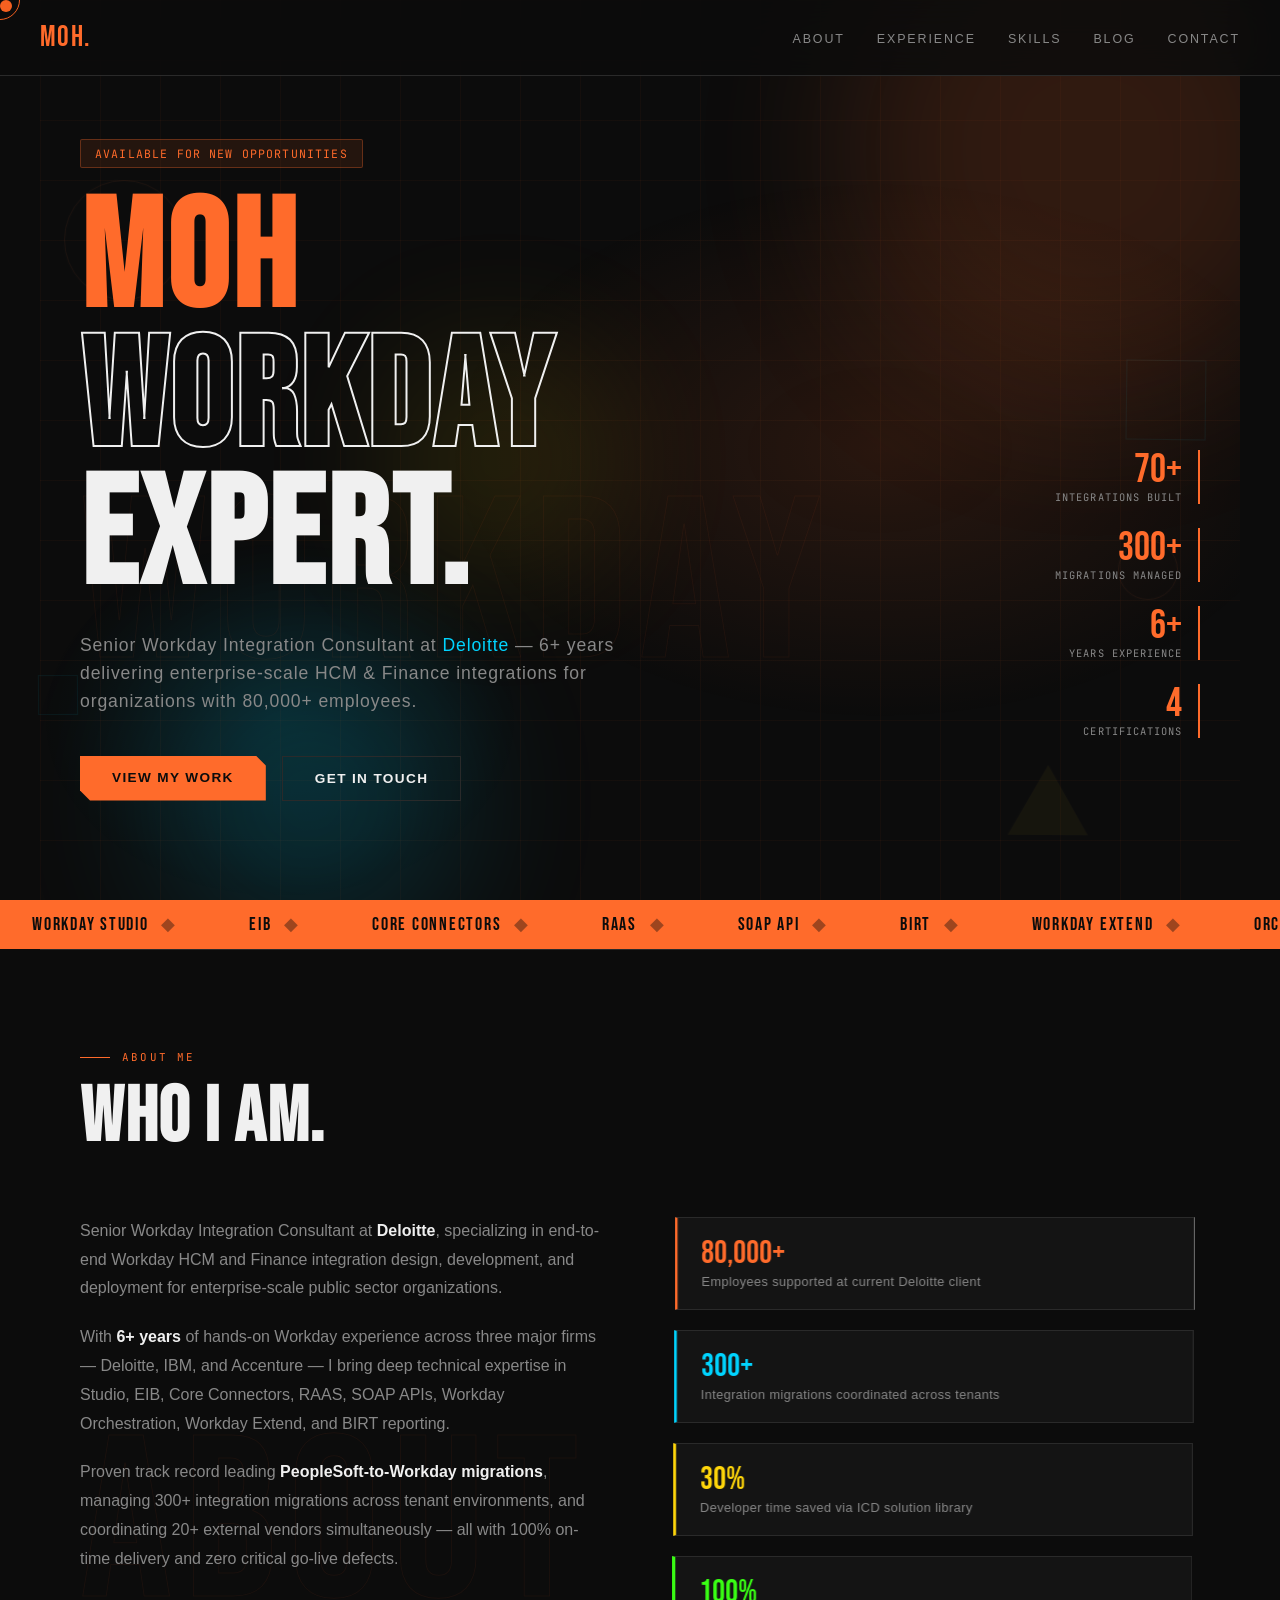
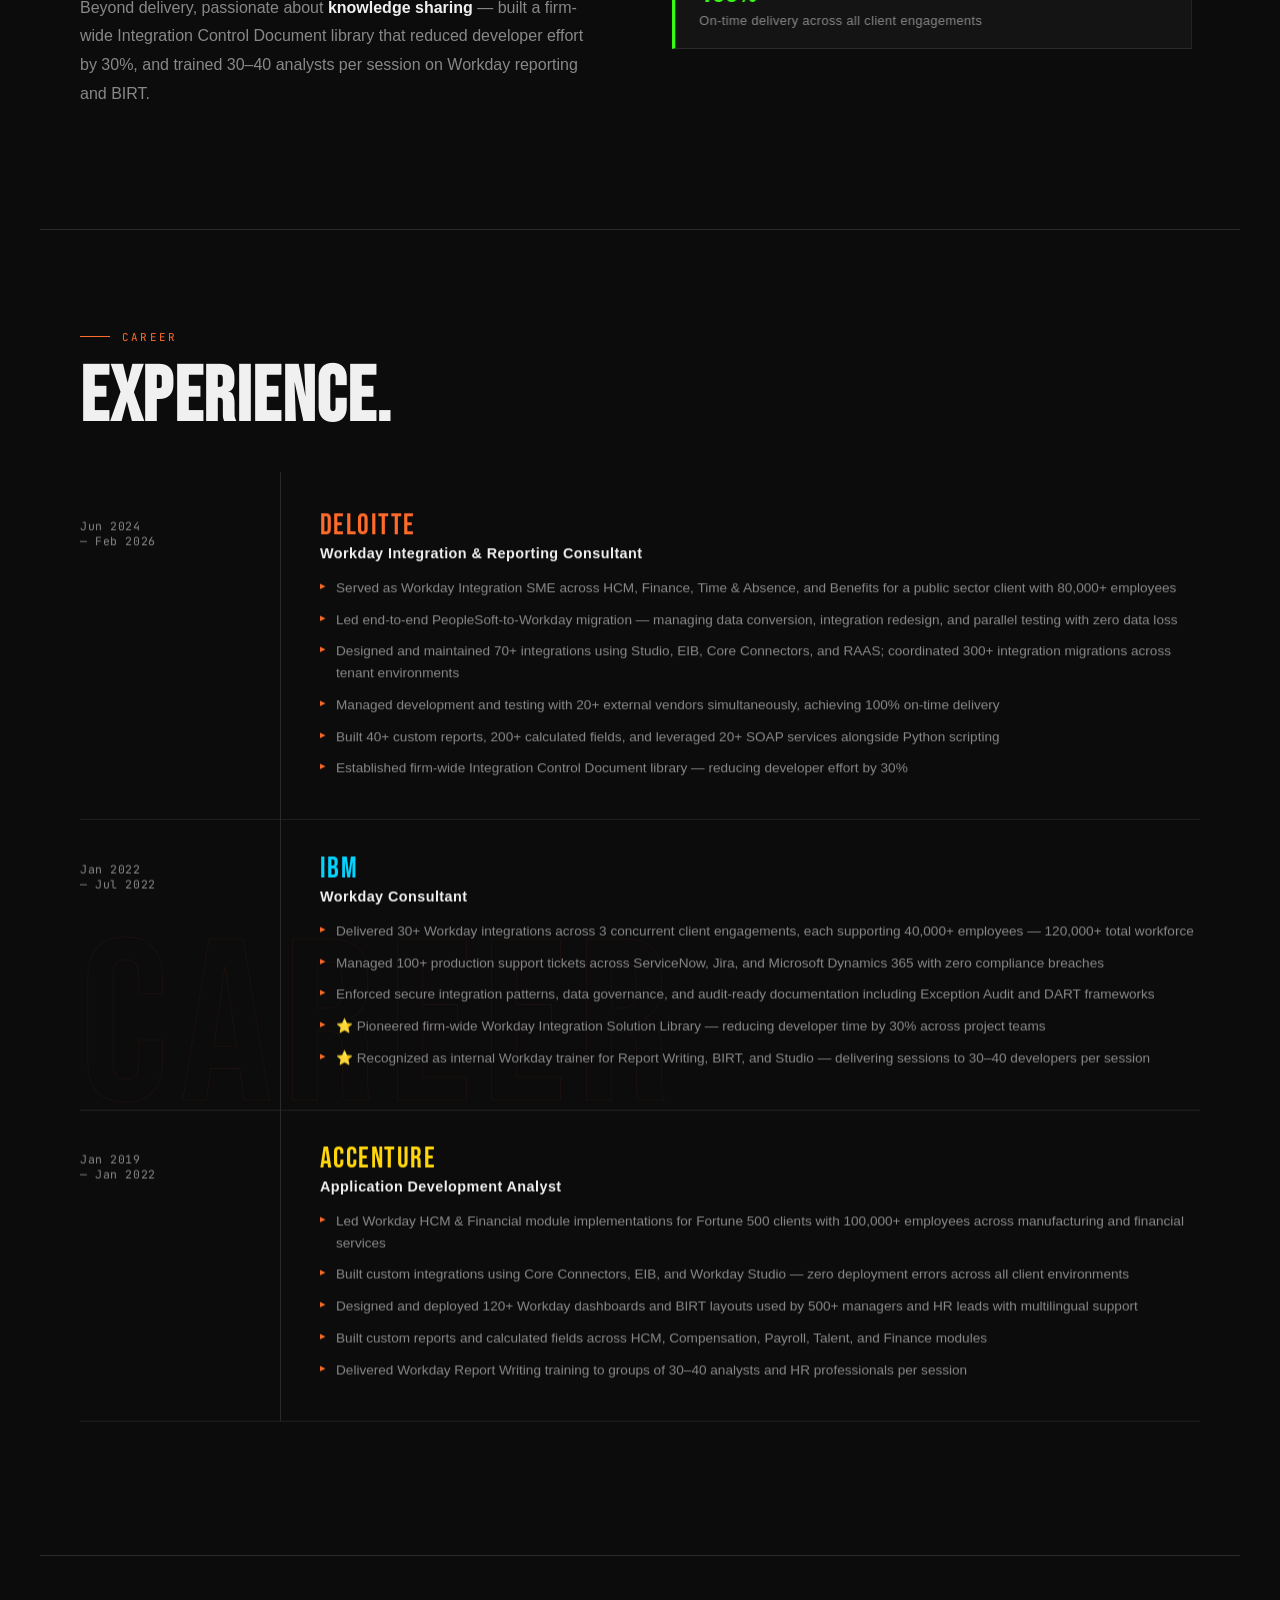
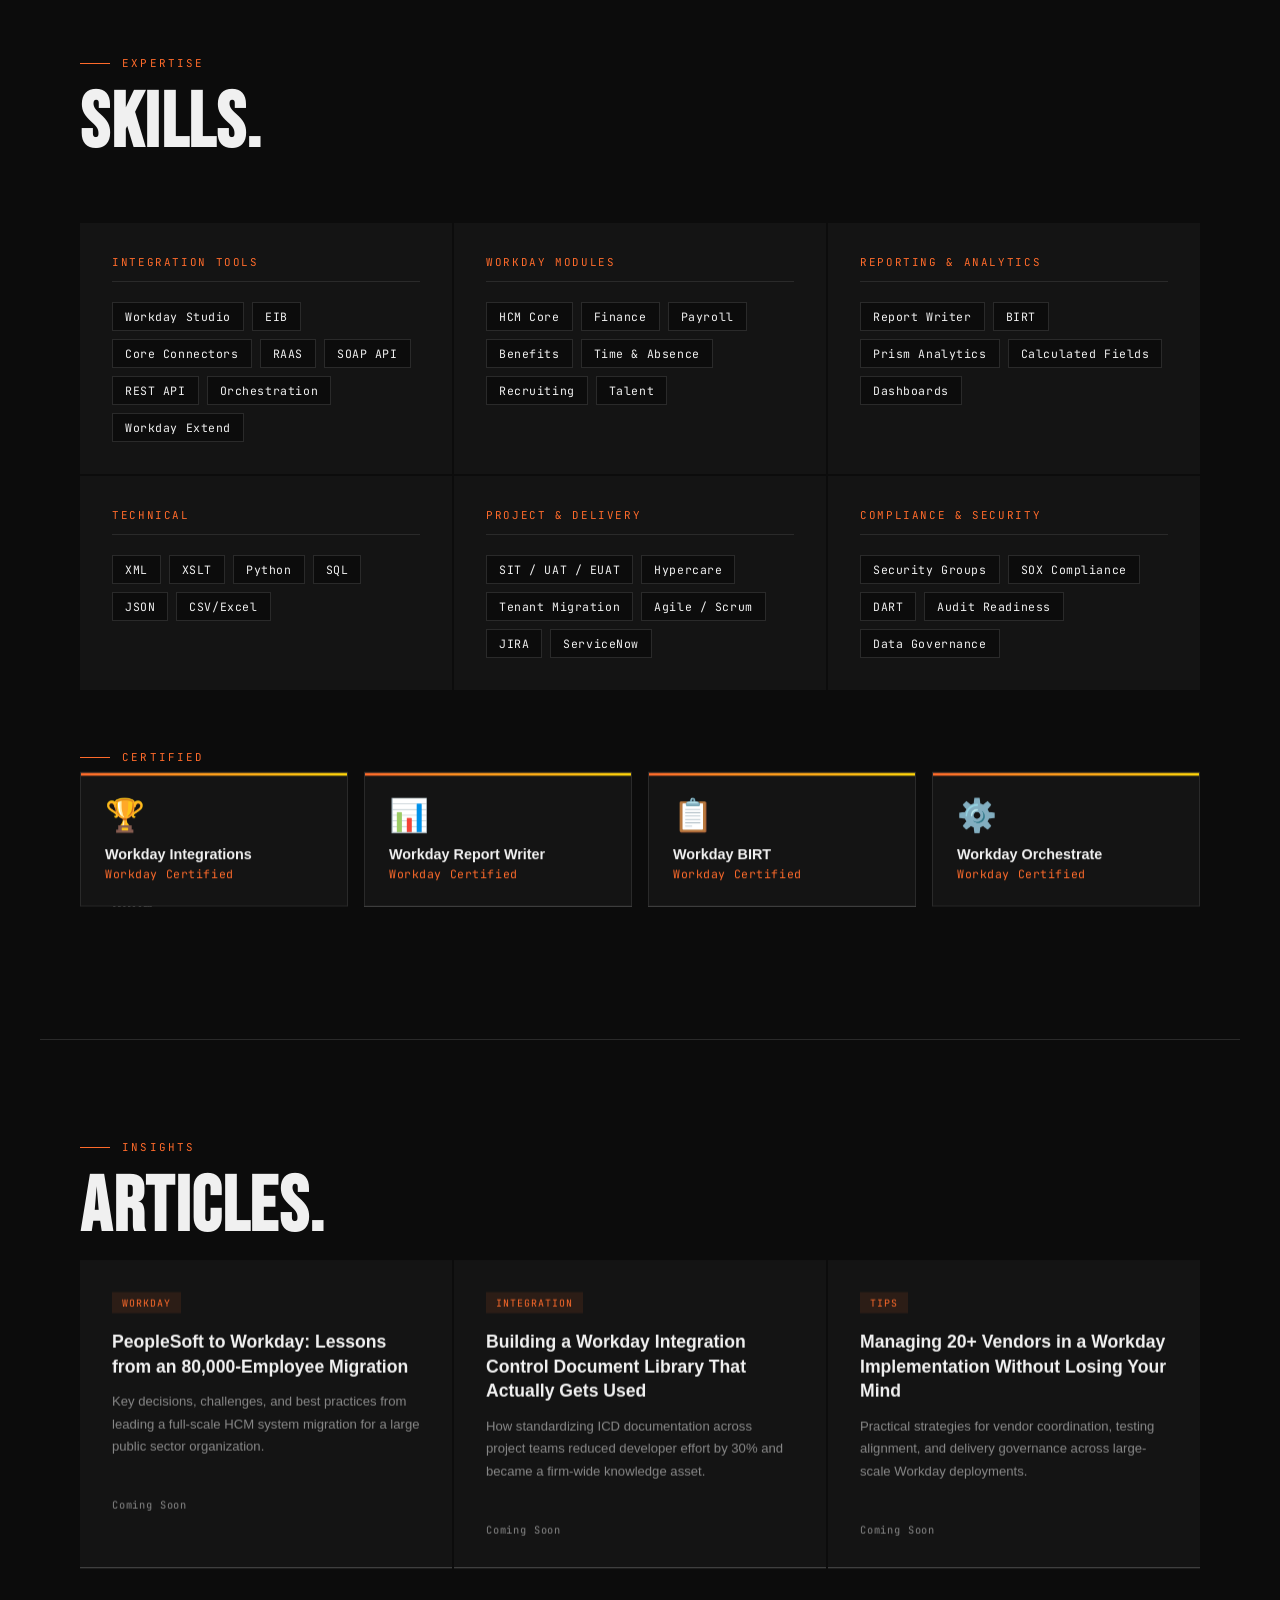
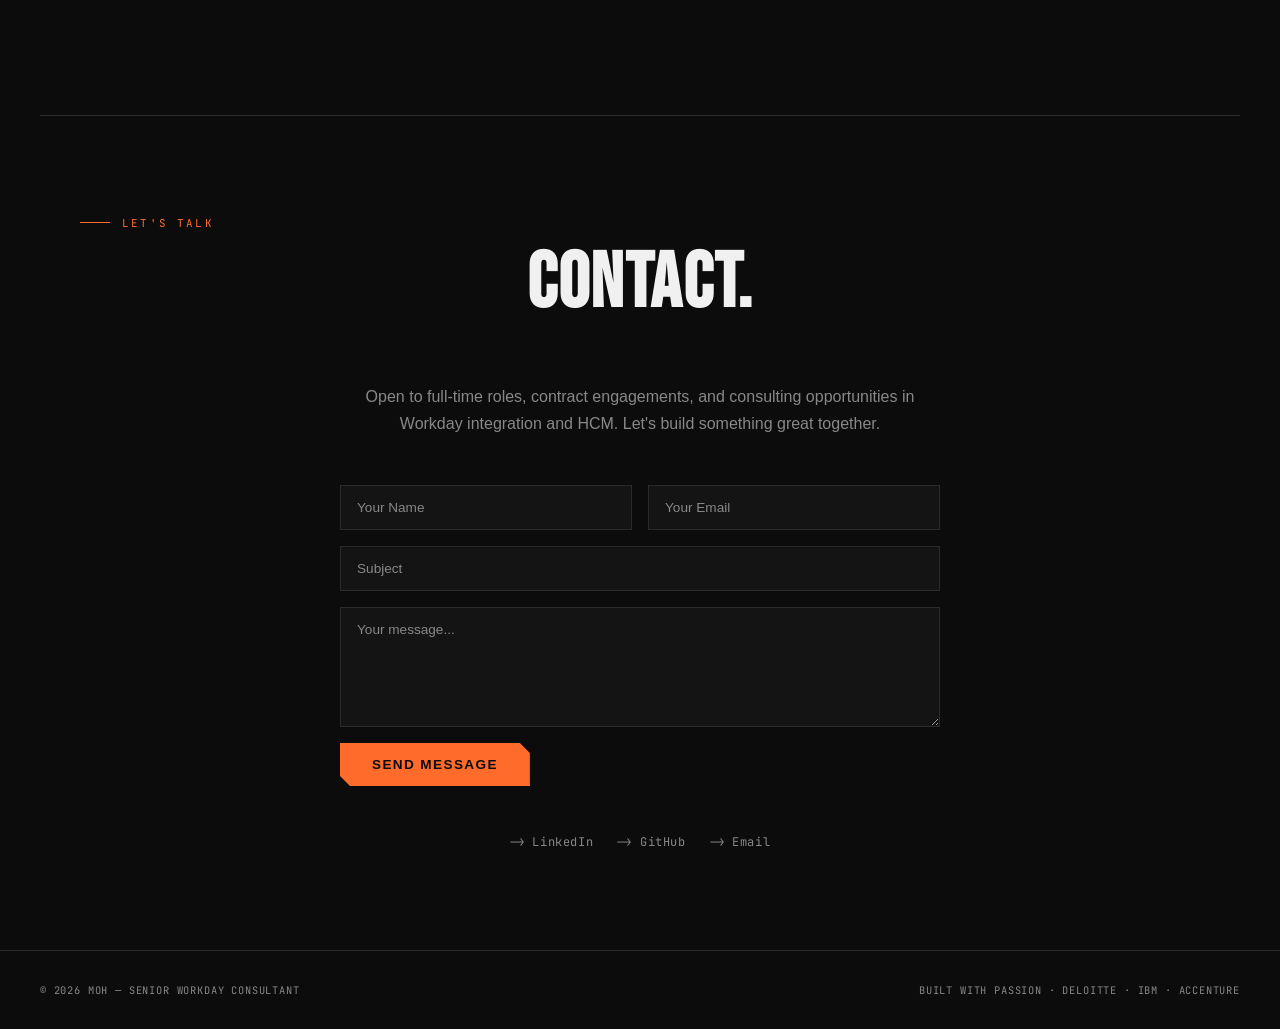
==== MywebsiteIndex.html @ 1ca95f9f "Create MywebsiteIndex.html" ====
<!DOCTYPE html>
<html lang="en">
<head>
<meta charset="UTF-8">
<meta name="viewport" content="width=device-width, initial-scale=1.0">
<title>Mahammad Shaik — Senior Workday Integration Consultant</title>
<link href="https://fonts.googleapis.com/css2?family=Bebas+Neue&family=Cabinet+Grotesk:wght@400;500;700;800&family=JetBrains+Mono:wght@400;500&display=swap" rel="stylesheet">
<style>
:root {
  --bg: #0c0c0c;
  --surface: #141414;
  --surface2: #1c1c1c;
  --border: #2a2a2a;
  --text: #f0f0f0;
  --muted: #888;
  --orange: #ff6b2b;
  --yellow: #ffd60a;
  --cyan: #00d4ff;
  --green: #39ff14;
  --pink: #ff2d78;
  --display: 'Bebas Neue', cursive;
  --body: 'Cabinet Grotesk', sans-serif;
  --mono: 'JetBrains Mono', monospace;
}

* { margin: 0; padding: 0; box-sizing: border-box; }

html { scroll-behavior: smooth; }

body {
  background: var(--bg);
  color: var(--text);
  font-family: var(--body);
  overflow-x: hidden;
  cursor: none;
}

/* Custom cursor */
.cursor {
  width: 12px; height: 12px;
  background: var(--orange);
  border-radius: 50%;
  position: fixed;
  pointer-events: none;
  z-index: 9999;
  transition: transform 0.1s;
  mix-blend-mode: difference;
}

.cursor-ring {
  width: 40px; height: 40px;
  border: 1px solid var(--orange);
  border-radius: 50%;
  position: fixed;
  pointer-events: none;
  z-index: 9998;
  transition: all 0.15s ease;
  mix-blend-mode: difference;
}

/* Nav */
nav {
  position: fixed;
  top: 0; left: 0; right: 0;
  z-index: 100;
  padding: 20px 40px;
  display: flex;
  justify-content: space-between;
  align-items: center;
  background: rgba(12,12,12,0.85);
  backdrop-filter: blur(20px);
  border-bottom: 1px solid var(--border);
}

.nav-logo {
  font-family: var(--display);
  font-size: 1.8rem;
  color: var(--orange);
  letter-spacing: 0.05em;
}

.nav-links {
  display: flex;
  gap: 32px;
  list-style: none;
}

.nav-links a {
  color: var(--muted);
  text-decoration: none;
  font-size: 0.78rem;
  text-transform: uppercase;
  letter-spacing: 0.15em;
  font-weight: 500;
  transition: color 0.2s;
}

.nav-links a:hover { color: var(--orange); }

/* Hero */
#hero {
  min-height: 100vh;
  display: flex;
  align-items: center;
  padding: 120px 40px 80px;
  position: relative;
  overflow: hidden;
}

.hero-bg {
  position: absolute;
  inset: 0;
  background:
    radial-gradient(ellipse 60% 50% at 70% 50%, rgba(255,107,43,0.12) 0%, transparent 60%),
    radial-gradient(ellipse 40% 40% at 20% 80%, rgba(0,212,255,0.08) 0%, transparent 50%);
}

.hero-grid {
  position: absolute;
  inset: 0;
  background-image:
    linear-gradient(rgba(255,107,43,0.04) 1px, transparent 1px),
    linear-gradient(90deg, rgba(255,107,43,0.04) 1px, transparent 1px);
  background-size: 60px 60px;
}

.hero-content {
  position: relative;
  z-index: 1;
  max-width: 1200px;
  margin: 0 auto;
  width: 100%;
}

.hero-tag {
  display: inline-block;
  background: rgba(255,107,43,0.1);
  border: 1px solid rgba(255,107,43,0.3);
  color: var(--orange);
  font-family: var(--mono);
  font-size: 0.72rem;
  padding: 6px 14px;
  border-radius: 2px;
  letter-spacing: 0.1em;
  text-transform: uppercase;
  margin-bottom: 24px;
  animation: fadeUp 0.6s ease forwards;
  opacity: 0;
}

.hero-name {
  font-family: var(--display);
  font-size: clamp(5rem, 12vw, 11rem);
  line-height: 0.9;
  letter-spacing: 0.02em;
  margin-bottom: 24px;
  animation: fadeUp 0.6s 0.1s ease forwards;
  opacity: 0;
}

.hero-name .accent { color: var(--orange); }
.hero-name .outline {
  -webkit-text-stroke: 2px var(--text);
  color: transparent;
}

.hero-title {
  font-size: 1.1rem;
  color: var(--muted);
  font-weight: 500;
  letter-spacing: 0.05em;
  margin-bottom: 40px;
  animation: fadeUp 0.6s 0.2s ease forwards;
  opacity: 0;
  max-width: 600px;
  line-height: 1.6;
}

.hero-title span { color: var(--cyan); }

.hero-ctas {
  display: flex;
  gap: 16px;
  flex-wrap: wrap;
  animation: fadeUp 0.6s 0.3s ease forwards;
  opacity: 0;
}

.btn-primary {
  background: var(--orange);
  color: #0c0c0c;
  padding: 14px 32px;
  font-family: var(--body);
  font-weight: 800;
  font-size: 0.85rem;
  text-transform: uppercase;
  letter-spacing: 0.1em;
  border: none;
  cursor: none;
  text-decoration: none;
  display: inline-block;
  transition: all 0.2s;
  clip-path: polygon(0 0, calc(100% - 10px) 0, 100% 10px, 100% 100%, 10px 100%, 0 calc(100% - 10px));
}

.btn-primary:hover { background: var(--yellow); transform: translateY(-2px); }

.btn-outline {
  background: transparent;
  color: var(--text);
  padding: 14px 32px;
  font-family: var(--body);
  font-weight: 800;
  font-size: 0.85rem;
  text-transform: uppercase;
  letter-spacing: 0.1em;
  border: 1px solid var(--border);
  cursor: none;
  text-decoration: none;
  display: inline-block;
  transition: all 0.2s;
}

.btn-outline:hover { border-color: var(--orange); color: var(--orange); }

.hero-stats {
  position: absolute;
  right: 40px;
  top: 50%;
  transform: translateY(-50%);
  display: flex;
  flex-direction: column;
  gap: 24px;
  animation: fadeUp 0.6s 0.4s ease forwards;
  opacity: 0;
}

.stat-item {
  text-align: right;
  border-right: 2px solid var(--orange);
  padding-right: 16px;
}

.stat-num {
  font-family: var(--display);
  font-size: 2.5rem;
  color: var(--orange);
  line-height: 1;
}

.stat-label {
  font-size: 0.65rem;
  color: var(--muted);
  text-transform: uppercase;
  letter-spacing: 0.1em;
  font-family: var(--mono);
}

@keyframes fadeUp {
  from { opacity: 0; transform: translateY(30px); }
  to { opacity: 1; transform: translateY(0); }
}

/* Section styles */
section {
  padding: 100px 40px;
  max-width: 1200px;
  margin: 0 auto;
}

.section-label {
  font-family: var(--mono);
  font-size: 0.68rem;
  color: var(--orange);
  text-transform: uppercase;
  letter-spacing: 0.2em;
  margin-bottom: 16px;
  display: flex;
  align-items: center;
  gap: 12px;
}

.section-label::before {
  content: '';
  width: 30px;
  height: 1px;
  background: var(--orange);
}

.section-title {
  font-family: var(--display);
  font-size: clamp(3rem, 6vw, 5rem);
  line-height: 1;
  margin-bottom: 60px;
  letter-spacing: 0.02em;
}

/* About */
#about {
  border-top: 1px solid var(--border);
}

.about-grid {
  display: grid;
  grid-template-columns: 1fr 1fr;
  gap: 80px;
  align-items: start;
}

.about-text p {
  color: var(--muted);
  line-height: 1.8;
  font-size: 1rem;
  margin-bottom: 20px;
}

.about-text p span { color: var(--text); font-weight: 700; }

.about-highlights {
  display: flex;
  flex-direction: column;
  gap: 20px;
}

.highlight-card {
  background: var(--surface);
  border: 1px solid var(--border);
  border-left: 3px solid var(--orange);
  padding: 20px 24px;
  transition: all 0.2s;
}

.highlight-card:nth-child(2) { border-left-color: var(--cyan); }
.highlight-card:nth-child(3) { border-left-color: var(--yellow); }
.highlight-card:nth-child(4) { border-left-color: var(--green); }

.highlight-card:hover { background: var(--surface2); transform: translateX(4px); }

.highlight-num {
  font-family: var(--display);
  font-size: 2rem;
  color: var(--orange);
  line-height: 1;
}

.highlight-card:nth-child(2) .highlight-num { color: var(--cyan); }
.highlight-card:nth-child(3) .highlight-num { color: var(--yellow); }
.highlight-card:nth-child(4) .highlight-num { color: var(--green); }

.highlight-desc {
  font-size: 0.8rem;
  color: var(--muted);
  margin-top: 4px;
  letter-spacing: 0.03em;
}

/* Experience */
#experience { border-top: 1px solid var(--border); }

.exp-item {
  display: grid;
  grid-template-columns: 200px 1fr;
  gap: 40px;
  padding: 40px 0;
  border-bottom: 1px solid var(--border);
  position: relative;
}

.exp-item::before {
  content: '';
  position: absolute;
  left: 200px;
  top: 0; bottom: 0;
  width: 1px;
  background: var(--border);
}

.exp-date {
  font-family: var(--mono);
  font-size: 0.72rem;
  color: var(--muted);
  padding-top: 6px;
  letter-spacing: 0.05em;
}

.exp-company {
  font-family: var(--display);
  font-size: 1.8rem;
  color: var(--orange);
  letter-spacing: 0.05em;
  line-height: 1;
  margin-bottom: 4px;
}

.exp-role {
  font-size: 0.9rem;
  color: var(--text);
  font-weight: 700;
  margin-bottom: 16px;
  letter-spacing: 0.03em;
}

.exp-bullets {
  list-style: none;
  display: flex;
  flex-direction: column;
  gap: 10px;
}

.exp-bullets li {
  font-size: 0.85rem;
  color: var(--muted);
  padding-left: 16px;
  position: relative;
  line-height: 1.6;
}

.exp-bullets li::before {
  content: '▸';
  position: absolute;
  left: 0;
  color: var(--orange);
  font-size: 0.7rem;
}

/* Skills */
#skills { border-top: 1px solid var(--border); }

.skills-grid {
  display: grid;
  grid-template-columns: repeat(auto-fit, minmax(280px, 1fr));
  gap: 2px;
}

.skill-category {
  background: var(--surface);
  padding: 32px;
  transition: background 0.2s;
}

.skill-category:hover { background: var(--surface2); }

.skill-cat-title {
  font-family: var(--mono);
  font-size: 0.68rem;
  color: var(--orange);
  text-transform: uppercase;
  letter-spacing: 0.15em;
  margin-bottom: 20px;
  padding-bottom: 12px;
  border-bottom: 1px solid var(--border);
}

.skill-tags {
  display: flex;
  flex-wrap: wrap;
  gap: 8px;
}

.skill-tag {
  background: var(--bg);
  border: 1px solid var(--border);
  color: var(--text);
  font-size: 0.72rem;
  padding: 6px 12px;
  font-family: var(--mono);
  letter-spacing: 0.05em;
  transition: all 0.15s;
}

.skill-tag:hover { border-color: var(--orange); color: var(--orange); }

/* Certifications */
.certs-grid {
  display: grid;
  grid-template-columns: repeat(auto-fit, minmax(220px, 1fr));
  gap: 16px;
  margin-top: 40px;
}

.cert-card {
  background: var(--surface);
  border: 1px solid var(--border);
  padding: 24px;
  position: relative;
  overflow: hidden;
  transition: all 0.2s;
}

.cert-card::before {
  content: '';
  position: absolute;
  top: 0; left: 0; right: 0;
  height: 3px;
  background: linear-gradient(90deg, var(--orange), var(--yellow));
}

.cert-card:hover { border-color: var(--orange); transform: translateY(-4px); }

.cert-icon { font-size: 2rem; margin-bottom: 12px; }

.cert-name {
  font-weight: 800;
  font-size: 0.9rem;
  margin-bottom: 4px;
  color: var(--text);
}

.cert-issuer {
  font-size: 0.72rem;
  color: var(--orange);
  font-family: var(--mono);
  letter-spacing: 0.05em;
}

/* Blog */
#blog { border-top: 1px solid var(--border); }

.blog-grid {
  display: grid;
  grid-template-columns: repeat(auto-fit, minmax(300px, 1fr));
  gap: 2px;
}

.blog-card {
  background: var(--surface);
  padding: 32px;
  transition: all 0.2s;
  cursor: none;
  position: relative;
  overflow: hidden;
}

.blog-card::after {
  content: '→';
  position: absolute;
  bottom: 32px;
  right: 32px;
  color: var(--orange);
  font-size: 1.2rem;
  opacity: 0;
  transition: all 0.2s;
}

.blog-card:hover { background: var(--surface2); }
.blog-card:hover::after { opacity: 1; }

.blog-tag {
  display: inline-block;
  background: rgba(255,107,43,0.1);
  color: var(--orange);
  font-family: var(--mono);
  font-size: 0.62rem;
  padding: 4px 10px;
  letter-spacing: 0.1em;
  text-transform: uppercase;
  margin-bottom: 16px;
}

.blog-title {
  font-size: 1.1rem;
  font-weight: 800;
  line-height: 1.4;
  margin-bottom: 12px;
  color: var(--text);
}

.blog-excerpt {
  font-size: 0.82rem;
  color: var(--muted);
  line-height: 1.7;
  margin-bottom: 40px;
}

.blog-date {
  font-family: var(--mono);
  font-size: 0.65rem;
  color: var(--muted);
  letter-spacing: 0.08em;
}

/* Contact */
#contact {
  border-top: 1px solid var(--border);
  text-align: center;
}

.contact-inner {
  max-width: 600px;
  margin: 0 auto;
}

.contact-tagline {
  font-size: 1rem;
  color: var(--muted);
  line-height: 1.7;
  margin-bottom: 48px;
}

.contact-form {
  display: flex;
  flex-direction: column;
  gap: 16px;
  text-align: left;
}

.form-row { display: grid; grid-template-columns: 1fr 1fr; gap: 16px; }

.form-input, .form-textarea {
  background: var(--surface);
  border: 1px solid var(--border);
  color: var(--text);
  font-family: var(--body);
  font-size: 0.85rem;
  padding: 14px 16px;
  outline: none;
  transition: border-color 0.2s;
  width: 100%;
}

.form-input:focus, .form-textarea:focus { border-color: var(--orange); }
.form-textarea { min-height: 120px; resize: vertical; }

.form-input::placeholder, .form-textarea::placeholder { color: var(--muted); }

.contact-links {
  display: flex;
  justify-content: center;
  gap: 24px;
  margin-top: 48px;
  flex-wrap: wrap;
}

.contact-link {
  display: flex;
  align-items: center;
  gap: 8px;
  color: var(--muted);
  text-decoration: none;
  font-family: var(--mono);
  font-size: 0.75rem;
  letter-spacing: 0.05em;
  transition: color 0.2s;
}

.contact-link:hover { color: var(--orange); }

/* Footer */
footer {
  border-top: 1px solid var(--border);
  padding: 32px 40px;
  display: flex;
  justify-content: space-between;
  align-items: center;
  font-family: var(--mono);
  font-size: 0.65rem;
  color: var(--muted);
  letter-spacing: 0.08em;
}

/* Scroll reveal */
.reveal {
  opacity: 0;
  transform: translateY(40px);
  transition: all 0.7s ease;
}

.reveal.visible {
  opacity: 1;
  transform: translateY(0);
}

/* Parallax layers */
.parallax-layer {
  position: absolute;
  pointer-events: none;
  will-change: transform;
}

/* Floating geometric shapes */
.geo-shape {
  position: fixed;
  pointer-events: none;
  opacity: 0.06;
  will-change: transform;
  z-index: 0;
}

.geo-shape.circle {
  border-radius: 50%;
  border: 1px solid var(--orange);
}

.geo-shape.square {
  border: 1px solid var(--cyan);
  transform-origin: center;
}

.geo-shape.triangle {
  width: 0; height: 0;
  border-left: 40px solid transparent;
  border-right: 40px solid transparent;
  border-bottom: 70px solid var(--yellow);
  background: transparent;
  border-top: none;
}

/* Parallax section headers */
.parallax-title {
  will-change: transform;
  display: inline-block;
}

/* Horizontal scrolling text on parallax */
.parallax-text-bg {
  position: absolute;
  font-family: var(--display);
  font-size: 18vw;
  color: transparent;
  -webkit-text-stroke: 1px rgba(255,107,43,0.06);
  white-space: nowrap;
  pointer-events: none;
  will-change: transform;
  letter-spacing: 0.05em;
  z-index: 0;
  top: 50%;
  transform: translateY(-50%);
  user-select: none;
}

/* Section position relative for parallax bg text */
#about, #experience, #skills, #blog, #contact {
  position: relative;
  overflow: hidden;
}

/* Parallax image depth cards */
.exp-item, .cert-card, .highlight-card, .blog-card {
  will-change: transform;
  transition: transform 0.4s cubic-bezier(0.23, 1, 0.32, 1), background 0.2s, border-color 0.2s;
}

/* Scroll progress bar */
.scroll-progress {
  position: fixed;
  top: 0; left: 0;
  height: 2px;
  background: linear-gradient(90deg, var(--orange), var(--yellow), var(--cyan));
  z-index: 200;
  width: 0%;
  transition: width 0.1s linear;
}

/* Hero parallax orbs */
.hero-orb {
  position: absolute;
  border-radius: 50%;
  filter: blur(80px);
  pointer-events: none;
  will-change: transform;
  opacity: 0.15;
}

.hero-orb-1 {
  width: 500px; height: 500px;
  background: var(--orange);
  top: -100px; right: -100px;
}

.hero-orb-2 {
  width: 300px; height: 300px;
  background: var(--cyan);
  bottom: -50px; left: 10%;
}

.hero-orb-3 {
  width: 200px; height: 200px;
  background: var(--yellow);
  top: 40%; left: 30%;
}

/* Mobile */
@media (max-width: 768px) {
  nav { padding: 16px 20px; }
  .nav-links { display: none; }
  #hero { padding: 100px 20px 60px; }
  .hero-stats { display: none; }
  section { padding: 60px 20px; }
  .about-grid { grid-template-columns: 1fr; gap: 40px; }
  .exp-item { grid-template-columns: 1fr; gap: 8px; }
  .exp-item::before { display: none; }
  .form-row { grid-template-columns: 1fr; }
  footer { flex-direction: column; gap: 8px; text-align: center; }
}

/* Marquee */
.marquee-wrap {
  background: var(--orange);
  padding: 14px 0;
  overflow: hidden;
  white-space: nowrap;
}

.marquee-track {
  display: inline-flex;
  animation: marquee 20s linear infinite;
}

.marquee-item {
  font-family: var(--display);
  font-size: 1.1rem;
  color: #0c0c0c;
  letter-spacing: 0.1em;
  padding: 0 32px;
}

.marquee-dot {
  color: rgba(12,12,12,0.4);
  margin: 0 8px;
}

@keyframes marquee {
  from { transform: translateX(0); }
  to { transform: translateX(-50%); }
}
</style>
</head>
<body>

<!-- Scroll progress -->
<div class="scroll-progress" id="scrollProgress"></div>

<!-- Floating geometric shapes -->
<div class="geo-shape circle" id="geo1" style="width:120px;height:120px;top:20%;left:5%;"></div>
<div class="geo-shape circle" id="geo2" style="width:60px;height:60px;top:60%;right:8%;"></div>
<div class="geo-shape square" id="geo3" style="width:80px;height:80px;top:40%;left:88%;"></div>
<div class="geo-shape square" id="geo4" style="width:40px;height:40px;top:75%;left:3%;"></div>
<div class="geo-shape triangle" id="geo5" style="top:85%;right:15%;opacity:0.04;"></div>

<div class="cursor" id="cursor"></div>
<div class="cursor-ring" id="cursorRing"></div>

<!-- Nav -->
<nav>
  <div class="nav-logo">MOH.</div>
  <ul class="nav-links">
    <li><a href="#about">About</a></li>
    <li><a href="#experience">Experience</a></li>
    <li><a href="#skills">Skills</a></li>
    <li><a href="#blog">Blog</a></li>
    <li><a href="#contact">Contact</a></li>
  </ul>
</nav>

<!-- Hero -->
<section id="hero">
  <div class="hero-bg"></div>
  <div class="hero-grid"></div>
  <div class="hero-orb hero-orb-1" id="heroOrb1"></div>
  <div class="hero-orb hero-orb-2" id="heroOrb2"></div>
  <div class="hero-orb hero-orb-3" id="heroOrb3"></div>
  <div class="parallax-text-bg" id="heroBgText">WORKDAY</div>
  <div class="hero-content">
    <div class="hero-tag">Available for new opportunities</div>
    <h1 class="hero-name">
      <span class="accent">MOH</span><br>
      <span class="outline">WORKDAY</span><br>
      <span>EXPERT.</span>
    </h1>
    <p class="hero-title">
      Senior Workday Integration Consultant at <span>Deloitte</span> —
      6+ years delivering enterprise-scale HCM & Finance integrations
      for organizations with 80,000+ employees.
    </p>
    <div class="hero-ctas">
      <a href="#experience" class="btn-primary">View My Work</a>
      <a href="#contact" class="btn-outline">Get In Touch</a>
    </div>
  </div>
  <div class="hero-stats">
    <div class="stat-item">
      <div class="stat-num">70+</div>
      <div class="stat-label">Integrations Built</div>
    </div>
    <div class="stat-item">
      <div class="stat-num">300+</div>
      <div class="stat-label">Migrations Managed</div>
    </div>
    <div class="stat-item">
      <div class="stat-num">6+</div>
      <div class="stat-label">Years Experience</div>
    </div>
    <div class="stat-item">
      <div class="stat-num">4</div>
      <div class="stat-label">Certifications</div>
    </div>
  </div>
</section>

<!-- Marquee -->
<div class="marquee-wrap">
  <div class="marquee-track">
    <span class="marquee-item">Workday Studio <span class="marquee-dot">◆</span></span>
    <span class="marquee-item">EIB <span class="marquee-dot">◆</span></span>
    <span class="marquee-item">Core Connectors <span class="marquee-dot">◆</span></span>
    <span class="marquee-item">RAAS <span class="marquee-dot">◆</span></span>
    <span class="marquee-item">SOAP API <span class="marquee-dot">◆</span></span>
    <span class="marquee-item">BIRT <span class="marquee-dot">◆</span></span>
    <span class="marquee-item">Workday Extend <span class="marquee-dot">◆</span></span>
    <span class="marquee-item">Orchestration <span class="marquee-dot">◆</span></span>
    <span class="marquee-item">XML & XSLT <span class="marquee-dot">◆</span></span>
    <span class="marquee-item">Python <span class="marquee-dot">◆</span></span>
    <span class="marquee-item">PeopleSoft Migration <span class="marquee-dot">◆</span></span>
    <span class="marquee-item">Prism Analytics <span class="marquee-dot">◆</span></span>
    <span class="marquee-item">Workday Studio <span class="marquee-dot">◆</span></span>
    <span class="marquee-item">EIB <span class="marquee-dot">◆</span></span>
    <span class="marquee-item">Core Connectors <span class="marquee-dot">◆</span></span>
    <span class="marquee-item">RAAS <span class="marquee-dot">◆</span></span>
    <span class="marquee-item">SOAP API <span class="marquee-dot">◆</span></span>
    <span class="marquee-item">BIRT <span class="marquee-dot">◆</span></span>
    <span class="marquee-item">Workday Extend <span class="marquee-dot">◆</span></span>
    <span class="marquee-item">Orchestration <span class="marquee-dot">◆</span></span>
    <span class="marquee-item">XML & XSLT <span class="marquee-dot">◆</span></span>
    <span class="marquee-item">Python <span class="marquee-dot">◆</span></span>
    <span class="marquee-item">PeopleSoft Migration <span class="marquee-dot">◆</span></span>
    <span class="marquee-item">Prism Analytics <span class="marquee-dot">◆</span></span>
  </div>
</div>

<!-- About -->
<section id="about">
  <div class="parallax-text-bg" id="aboutBgText">ABOUT</div>
  <div class="section-label">About Me</div>
  <h2 class="section-title">WHO I AM.</h2>
  <div class="about-grid reveal">
    <div class="about-text">
      <p>
        Senior Workday Integration Consultant at <span>Deloitte</span>, specializing in end-to-end Workday HCM and Finance integration design, development, and deployment for enterprise-scale public sector organizations.
      </p>
      <p>
        With <span>6+ years</span> of hands-on Workday experience across three major firms — Deloitte, IBM, and Accenture — I bring deep technical expertise in Studio, EIB, Core Connectors, RAAS, SOAP APIs, Workday Orchestration, Workday Extend, and BIRT reporting.
      </p>
      <p>
        Proven track record leading <span>PeopleSoft-to-Workday migrations</span>, managing 300+ integration migrations across tenant environments, and coordinating 20+ external vendors simultaneously — all with 100% on-time delivery and zero critical go-live defects.
      </p>
      <p>
        Beyond delivery, passionate about <span>knowledge sharing</span> — built a firm-wide Integration Control Document library that reduced developer effort by 30%, and trained 30–40 analysts per session on Workday reporting and BIRT.
      </p>
    </div>
    <div class="about-highlights">
      <div class="highlight-card">
        <div class="highlight-num">80,000+</div>
        <div class="highlight-desc">Employees supported at current Deloitte client</div>
      </div>
      <div class="highlight-card">
        <div class="highlight-num">300+</div>
        <div class="highlight-desc">Integration migrations coordinated across tenants</div>
      </div>
      <div class="highlight-card">
        <div class="highlight-num">30%</div>
        <div class="highlight-desc">Developer time saved via ICD solution library</div>
      </div>
      <div class="highlight-card">
        <div class="highlight-num">100%</div>
        <div class="highlight-desc">On-time delivery across all client engagements</div>
      </div>
    </div>
  </div>
</section>

<!-- Experience -->
<section id="experience">
  <div class="parallax-text-bg" id="expBgText">CAREER</div>
  <div class="section-label">Career</div>
  <h2 class="section-title">EXPERIENCE.</h2>

  <div class="exp-item reveal">
    <div class="exp-date">Jun 2024<br>— Feb 2026</div>
    <div>
      <div class="exp-company">DELOITTE</div>
      <div class="exp-role">Workday Integration & Reporting Consultant</div>
      <ul class="exp-bullets">
        <li>Served as Workday Integration SME across HCM, Finance, Time & Absence, and Benefits for a public sector client with 80,000+ employees</li>
        <li>Led end-to-end PeopleSoft-to-Workday migration — managing data conversion, integration redesign, and parallel testing with zero data loss</li>
        <li>Designed and maintained 70+ integrations using Studio, EIB, Core Connectors, and RAAS; coordinated 300+ integration migrations across tenant environments</li>
        <li>Managed development and testing with 20+ external vendors simultaneously, achieving 100% on-time delivery</li>
        <li>Built 40+ custom reports, 200+ calculated fields, and leveraged 20+ SOAP services alongside Python scripting</li>
        <li>Established firm-wide Integration Control Document library — reducing developer effort by 30%</li>
      </ul>
    </div>
  </div>

  <div class="exp-item reveal">
    <div class="exp-date">Jan 2022<br>— Jul 2022</div>
    <div>
      <div class="exp-company" style="color:var(--cyan)">IBM</div>
      <div class="exp-role">Workday Consultant</div>
      <ul class="exp-bullets">
        <li>Delivered 30+ Workday integrations across 3 concurrent client engagements, each supporting 40,000+ employees — 120,000+ total workforce</li>
        <li>Managed 100+ production support tickets across ServiceNow, Jira, and Microsoft Dynamics 365 with zero compliance breaches</li>
        <li>Enforced secure integration patterns, data governance, and audit-ready documentation including Exception Audit and DART frameworks</li>
        <li>⭐ Pioneered firm-wide Workday Integration Solution Library — reducing developer time by 30% across project teams</li>
        <li>⭐ Recognized as internal Workday trainer for Report Writing, BIRT, and Studio — delivering sessions to 30–40 developers per session</li>
      </ul>
    </div>
  </div>

  <div class="exp-item reveal">
    <div class="exp-date">Jan 2019<br>— Jan 2022</div>
    <div>
      <div class="exp-company" style="color:var(--yellow)">ACCENTURE</div>
      <div class="exp-role">Application Development Analyst</div>
      <ul class="exp-bullets">
        <li>Led Workday HCM & Financial module implementations for Fortune 500 clients with 100,000+ employees across manufacturing and financial services</li>
        <li>Built custom integrations using Core Connectors, EIB, and Workday Studio — zero deployment errors across all client environments</li>
        <li>Designed and deployed 120+ Workday dashboards and BIRT layouts used by 500+ managers and HR leads with multilingual support</li>
        <li>Built custom reports and calculated fields across HCM, Compensation, Payroll, Talent, and Finance modules</li>
        <li>Delivered Workday Report Writing training to groups of 30–40 analysts and HR professionals per session</li>
      </ul>
    </div>
  </div>
</section>

<!-- Skills -->
<section id="skills">
  <div class="section-label">Expertise</div>
  <h2 class="section-title">SKILLS.</h2>

  <div class="skills-grid reveal">
    <div class="skill-category">
      <div class="skill-cat-title">Integration Tools</div>
      <div class="skill-tags">
        <span class="skill-tag">Workday Studio</span>
        <span class="skill-tag">EIB</span>
        <span class="skill-tag">Core Connectors</span>
        <span class="skill-tag">RAAS</span>
        <span class="skill-tag">SOAP API</span>
        <span class="skill-tag">REST API</span>
        <span class="skill-tag">Orchestration</span>
        <span class="skill-tag">Workday Extend</span>
      </div>
    </div>
    <div class="skill-category">
      <div class="skill-cat-title">Workday Modules</div>
      <div class="skill-tags">
        <span class="skill-tag">HCM Core</span>
        <span class="skill-tag">Finance</span>
        <span class="skill-tag">Payroll</span>
        <span class="skill-tag">Benefits</span>
        <span class="skill-tag">Time & Absence</span>
        <span class="skill-tag">Recruiting</span>
        <span class="skill-tag">Talent</span>
      </div>
    </div>
    <div class="skill-category">
      <div class="skill-cat-title">Reporting & Analytics</div>
      <div class="skill-tags">
        <span class="skill-tag">Report Writer</span>
        <span class="skill-tag">BIRT</span>
        <span class="skill-tag">Prism Analytics</span>
        <span class="skill-tag">Calculated Fields</span>
        <span class="skill-tag">Dashboards</span>
      </div>
    </div>
    <div class="skill-category">
      <div class="skill-cat-title">Technical</div>
      <div class="skill-tags">
        <span class="skill-tag">XML</span>
        <span class="skill-tag">XSLT</span>
        <span class="skill-tag">Python</span>
        <span class="skill-tag">SQL</span>
        <span class="skill-tag">JSON</span>
        <span class="skill-tag">CSV/Excel</span>
      </div>
    </div>
    <div class="skill-category">
      <div class="skill-cat-title">Project & Delivery</div>
      <div class="skill-tags">
        <span class="skill-tag">SIT / UAT / EUAT</span>
        <span class="skill-tag">Hypercare</span>
        <span class="skill-tag">Tenant Migration</span>
        <span class="skill-tag">Agile / Scrum</span>
        <span class="skill-tag">JIRA</span>
        <span class="skill-tag">ServiceNow</span>
      </div>
    </div>
    <div class="skill-category">
      <div class="skill-cat-title">Compliance & Security</div>
      <div class="skill-tags">
        <span class="skill-tag">Security Groups</span>
        <span class="skill-tag">SOX Compliance</span>
        <span class="skill-tag">DART</span>
        <span class="skill-tag">Audit Readiness</span>
        <span class="skill-tag">Data Governance</span>
      </div>
    </div>
  </div>

  <!-- Certifications -->
  <div class="section-label" style="margin-top:60px">Certified</div>
  <div class="certs-grid reveal">
    <div class="cert-card">
      <div class="cert-icon">🏆</div>
      <div class="cert-name">Workday Integrations</div>
      <div class="cert-issuer">Workday Certified</div>
    </div>
    <div class="cert-card">
      <div class="cert-icon">📊</div>
      <div class="cert-name">Workday Report Writer</div>
      <div class="cert-issuer">Workday Certified</div>
    </div>
    <div class="cert-card">
      <div class="cert-icon">📋</div>
      <div class="cert-name">Workday BIRT</div>
      <div class="cert-issuer">Workday Certified</div>
    </div>
    <div class="cert-card">
      <div class="cert-icon">⚙️</div>
      <div class="cert-name">Workday Orchestrate</div>
      <div class="cert-issuer">Workday Certified</div>
    </div>
  </div>
</section>

<!-- Blog -->
<section id="blog">
  <div class="section-label">Insights</div>
  <h2 class="section-title">ARTICLES.</h2>
  <div class="blog-grid reveal">
    <div class="blog-card">
      <div class="blog-tag">Workday</div>
      <div class="blog-title">PeopleSoft to Workday: Lessons from an 80,000-Employee Migration</div>
      <div class="blog-excerpt">Key decisions, challenges, and best practices from leading a full-scale HCM system migration for a large public sector organization.</div>
      <div class="blog-date">Coming Soon</div>
    </div>
    <div class="blog-card">
      <div class="blog-tag">Integration</div>
      <div class="blog-title">Building a Workday Integration Control Document Library That Actually Gets Used</div>
      <div class="blog-excerpt">How standardizing ICD documentation across project teams reduced developer effort by 30% and became a firm-wide knowledge asset.</div>
      <div class="blog-date">Coming Soon</div>
    </div>
    <div class="blog-card">
      <div class="blog-tag">Tips</div>
      <div class="blog-title">Managing 20+ Vendors in a Workday Implementation Without Losing Your Mind</div>
      <div class="blog-excerpt">Practical strategies for vendor coordination, testing alignment, and delivery governance across large-scale Workday deployments.</div>
      <div class="blog-date">Coming Soon</div>
    </div>
  </div>
</section>

<!-- Contact -->
<section id="contact">
  <div class="section-label">Let's Talk</div>
  <h2 class="section-title">CONTACT.</h2>
  <div class="contact-inner">
    <p class="contact-tagline reveal">
      Open to full-time roles, contract engagements, and consulting opportunities
      in Workday integration and HCM. Let's build something great together.
    </p>
    <form class="contact-form reveal" onsubmit="handleSubmit(event)">
      <div class="form-row">
        <input class="form-input" type="text" placeholder="Your Name" required>
        <input class="form-input" type="email" placeholder="Your Email" required>
      </div>
      <input class="form-input" type="text" placeholder="Subject">
      <textarea class="form-textarea" placeholder="Your message..."></textarea>
      <button type="submit" class="btn-primary" style="align-self:flex-start; border:none; cursor:none;">Send Message</button>
    </form>
    <div class="contact-links reveal">
      <a href="https://www.linkedin.com/in/mahammad-shaik-5b422b11a/" target="_blank" class="contact-link">
        <span>⟶</span> LinkedIn
      </a>
      <a href="https://github.com/MahammadshaikSM" target="_blank" class="contact-link">
        <span>⟶</span> GitHub
      </a>
      <a href="/cdn-cgi/l/email-protection#fa979592ba9f979b9396d4999597" class="contact-link">
        <span>⟶</span> Email
      </a>
    </div>
  </div>
</section>

<footer>
  <span>© 2026 MOH — SENIOR WORKDAY CONSULTANT</span>
  <span>BUILT WITH PASSION · DELOITTE · IBM · ACCENTURE</span>
</footer>

<script>
// Custom cursor
const cursor = document.getElementById('cursor');
const ring = document.getElementById('cursorRing');
let mx = 0, my = 0, rx = 0, ry = 0;

document.addEventListener('mousemove', e => {
  mx = e.clientX; my = e.clientY;
  cursor.style.left = mx - 6 + 'px';
  cursor.style.top = my - 6 + 'px';
});

function animateRing() {
  rx += (mx - rx) * 0.12;
  ry += (my - ry) * 0.12;
  ring.style.left = rx - 20 + 'px';
  ring.style.top = ry - 20 + 'px';
  requestAnimationFrame(animateRing);
}
animateRing();

document.querySelectorAll('a, button, .blog-card, .cert-card, .highlight-card').forEach(el => {
  el.addEventListener('mouseenter', () => {
    cursor.style.transform = 'scale(2)';
    ring.style.transform = 'scale(1.5)';
  });
  el.addEventListener('mouseleave', () => {
    cursor.style.transform = 'scale(1)';
    ring.style.transform = 'scale(1)';
  });
});

// Scroll reveal
const reveals = document.querySelectorAll('.reveal');
const observer = new IntersectionObserver(entries => {
  entries.forEach((entry, i) => {
    if (entry.isIntersecting) {
      setTimeout(() => entry.target.classList.add('visible'), i * 80);
    }
  });
}, { threshold: 0.1 });
reveals.forEach(el => observer.observe(el));

// =====================
// PARALLAX ENGINE
// =====================
const scrollProgress = document.getElementById('scrollProgress');

// Parallax config: [element, speed multiplier, axis]
// speed > 0 = moves down with scroll (slower than page = parallax)
// speed < 0 = moves up (opposite direction)
const parallaxItems = [
  // Hero orbs - gentle drift
  { el: document.getElementById('heroOrb1'), speedY: -0.3, speedX: 0 },
  { el: document.getElementById('heroOrb2'), speedY: -0.2, speedX: 0.05 },
  { el: document.getElementById('heroOrb3'), speedY: -0.15, speedX: -0.05 },

  // Hero background text - slow horizontal drift
  { el: document.getElementById('heroBgText'), speedY: -0.4, speedX: 0.15 },

  // About bg text
  { el: document.getElementById('aboutBgText'), speedY: -0.25, speedX: -0.1 },

  // Experience bg text
  { el: document.getElementById('expBgText'), speedY: -0.2, speedX: 0.12 },

  // Floating geometric shapes - each at different speeds
  { el: document.getElementById('geo1'), speedY: -0.15, speedX: 0.05, rotate: 0.03 },
  { el: document.getElementById('geo2'), speedY: -0.25, speedX: -0.08, rotate: -0.05 },
  { el: document.getElementById('geo3'), speedY: -0.1, speedX: 0.03, rotate: 0.08 },
  { el: document.getElementById('geo4'), speedY: -0.35, speedX: 0.1, rotate: -0.04 },
  { el: document.getElementById('geo5'), speedY: -0.18, speedX: -0.06, rotate: 0.06 },
];

// Section cards - staggered depth effect on scroll
const expItems = document.querySelectorAll('.exp-item');
const certCards = document.querySelectorAll('.cert-card');
const blogCards = document.querySelectorAll('.blog-card');
const highlightCards = document.querySelectorAll('.highlight-card');

let lastScrollY = window.scrollY;
let ticking = false;
let rotations = {};

function onScroll() {
  const scrollY = window.scrollY;
  const docH = document.documentElement.scrollHeight - window.innerHeight;

  // Scroll progress bar
  scrollProgress.style.width = (scrollY / docH * 100) + '%';

  // Parallax elements
  parallaxItems.forEach((item, i) => {
    if (!item.el) return;
    const ty = scrollY * item.speedY;
    const tx = scrollY * (item.speedX || 0);
    if (item.rotate) {
      rotations[i] = (rotations[i] || 0) + item.rotate;
      item.el.style.transform = `translate(${tx}px, ${ty}px) rotate(${rotations[i]}deg)`;
    } else {
      item.el.style.transform = `translate(${tx}px, ${ty}px)`;
    }
  });

  // Cards subtle parallax depth — closer items move slightly more
  expItems.forEach((el, i) => {
    const rect = el.getBoundingClientRect();
    const center = window.innerHeight / 2;
    const dist = (rect.top + rect.height / 2 - center) / window.innerHeight;
    el.style.transform = `translateY(${dist * -12}px)`;
  });

  certCards.forEach((el, i) => {
    const rect = el.getBoundingClientRect();
    const center = window.innerHeight / 2;
    const dist = (rect.top + rect.height / 2 - center) / window.innerHeight;
    el.style.transform = `translateY(${dist * -8}px)`;
  });

  blogCards.forEach((el, i) => {
    const rect = el.getBoundingClientRect();
    const center = window.innerHeight / 2;
    const dist = (rect.top + rect.height / 2 - center) / window.innerHeight;
    el.style.transform = `translateY(${dist * -10}px)`;
  });

  highlightCards.forEach((el, i) => {
    const rect = el.getBoundingClientRect();
    const center = window.innerHeight / 2;
    const dist = (rect.top + rect.height / 2 - center) / window.innerHeight;
    el.style.transform = `translateX(${dist * -6}px)`;
  });

  // Hero content parallax — text lifts as you scroll
  const heroContent = document.querySelector('.hero-content');
  const heroStats = document.querySelector('.hero-stats');
  const heroTag = document.querySelector('.hero-tag');
  if (heroContent) heroContent.style.transform = `translateY(${scrollY * 0.25}px)`;
  if (heroStats) heroStats.style.transform = `translateY(${scrollY * 0.15}px)`;
  if (heroTag) heroTag.style.transform = `translateY(${scrollY * 0.35}px)`;

  // Hero grid — faster parallax
  const heroGrid = document.querySelector('.hero-grid');
  if (heroGrid) heroGrid.style.transform = `translateY(${scrollY * 0.5}px)`;

  lastScrollY = scrollY;
  ticking = false;
}

window.addEventListener('scroll', () => {
  if (!ticking) {
    requestAnimationFrame(onScroll);
    ticking = true;
  }
}, { passive: true });

// Mouse parallax on hero — subtle tilt based on mouse position
const hero = document.getElementById('hero');
hero.addEventListener('mousemove', e => {
  const rect = hero.getBoundingClientRect();
  const cx = (e.clientX - rect.left) / rect.width - 0.5;
  const cy = (e.clientY - rect.top) / rect.height - 0.5;

  const orb1 = document.getElementById('heroOrb1');
  const orb2 = document.getElementById('heroOrb2');
  const orb3 = document.getElementById('heroOrb3');

  if (orb1) orb1.style.transform = `translate(${cx * 40}px, ${cy * 40}px)`;
  if (orb2) orb2.style.transform = `translate(${cx * -30}px, ${cy * -30}px)`;
  if (orb3) orb3.style.transform = `translate(${cx * 20}px, ${cy * -20}px)`;
});

// 3D tilt on skill tags on hover
document.querySelectorAll('.skill-category').forEach(card => {
  card.addEventListener('mousemove', e => {
    const rect = card.getBoundingClientRect();
    const x = (e.clientX - rect.left) / rect.width - 0.5;
    const y = (e.clientY - rect.top) / rect.height - 0.5;
    card.style.transform = `perspective(600px) rotateX(${y * -6}deg) rotateY(${x * 6}deg) translateZ(4px)`;
  });
  card.addEventListener('mouseleave', () => {
    card.style.transform = 'perspective(600px) rotateX(0) rotateY(0) translateZ(0)';
    card.style.transition = 'transform 0.4s ease';
  });
});

// 3D tilt on cert cards
document.querySelectorAll('.cert-card').forEach(card => {
  card.addEventListener('mousemove', e => {
    const rect = card.getBoundingClientRect();
    const x = (e.clientX - rect.left) / rect.width - 0.5;
    const y = (e.clientY - rect.top) / rect.height - 0.5;
    card.style.transform = `perspective(400px) rotateX(${y * -10}deg) rotateY(${x * 10}deg) translateY(-4px)`;
  });
  card.addEventListener('mouseleave', () => {
    card.style.transform = 'perspective(400px) rotateX(0) rotateY(0) translateY(0)';
    card.style.transition = 'transform 0.4s ease';
  });
});

// Contact form
function handleSubmit(e) {
  e.preventDefault();
  const btn = e.target.querySelector('button');
  btn.textContent = 'Message Sent ✓';
  btn.style.background = '#39ff14';
  setTimeout(() => {
    btn.textContent = 'Send Message';
    btn.style.background = '';
    e.target.reset();
  }, 3000);
}

// Initial call
onScroll();
</script>
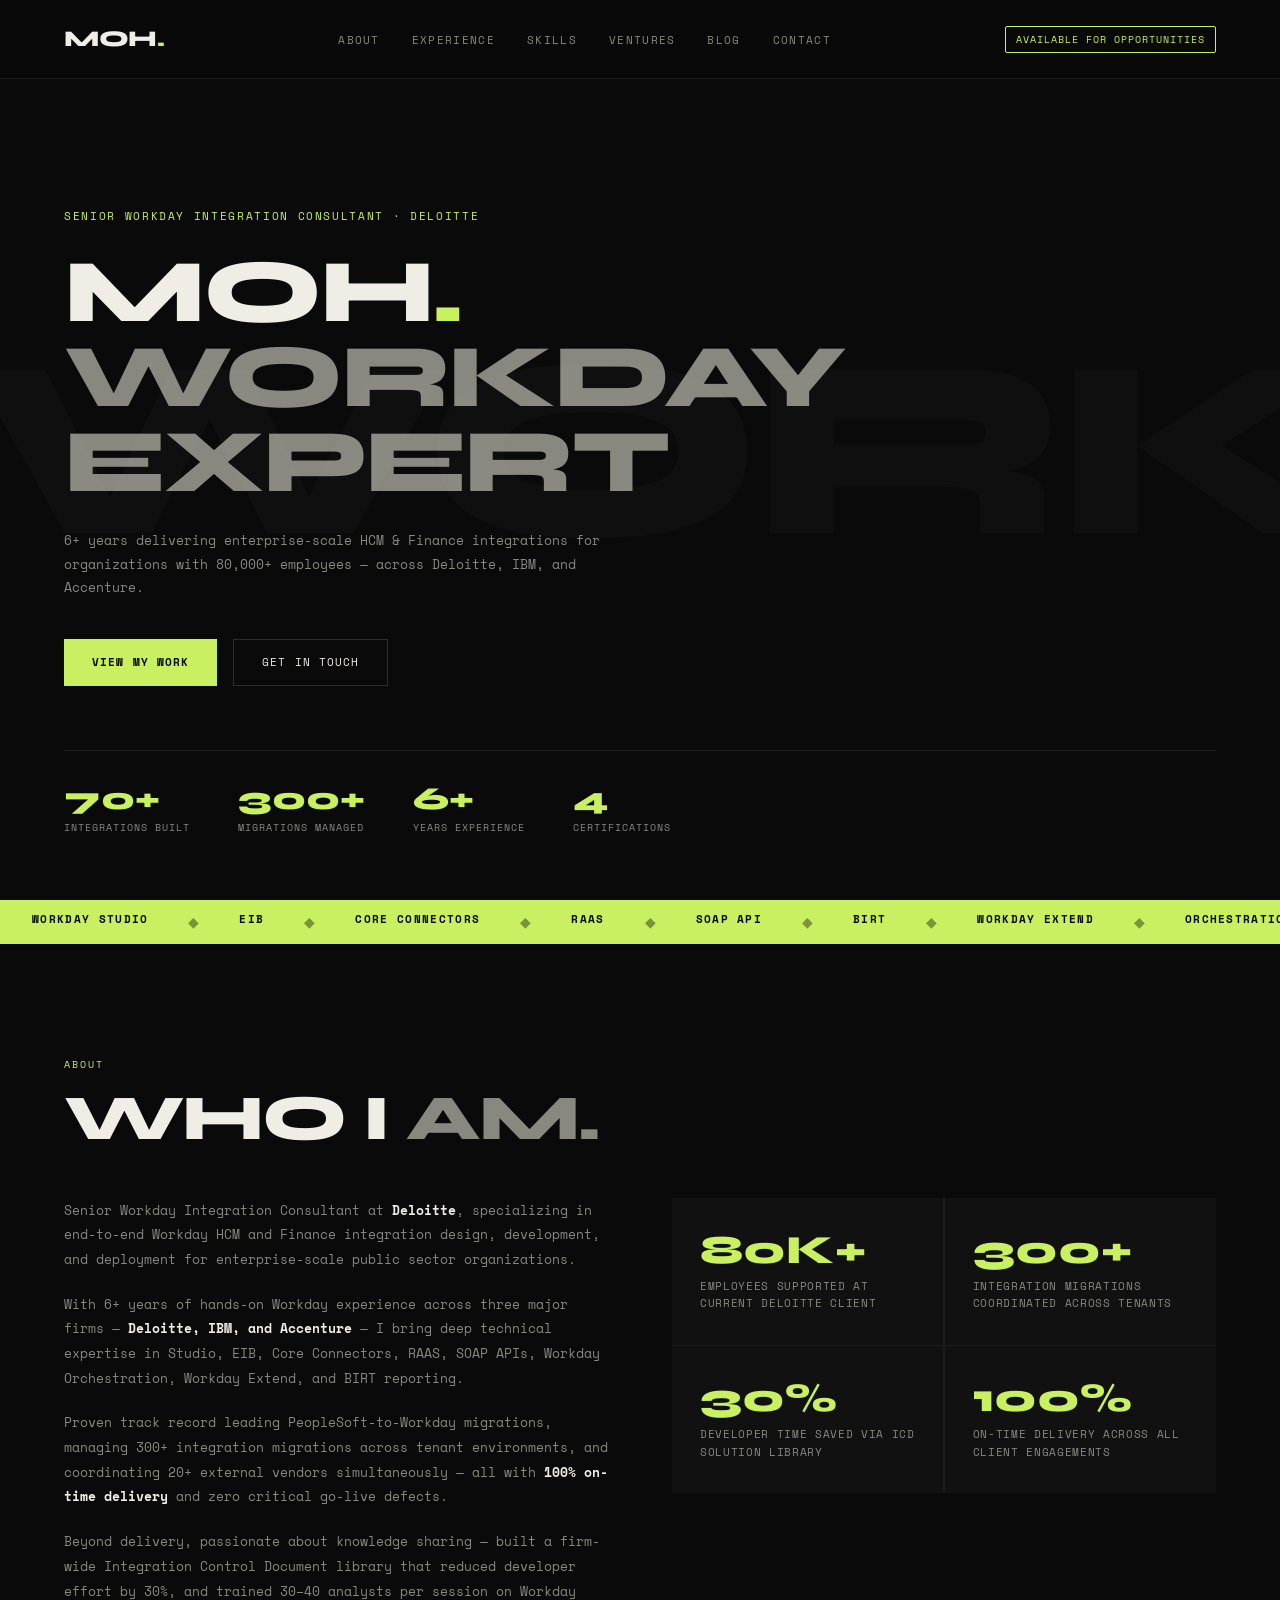
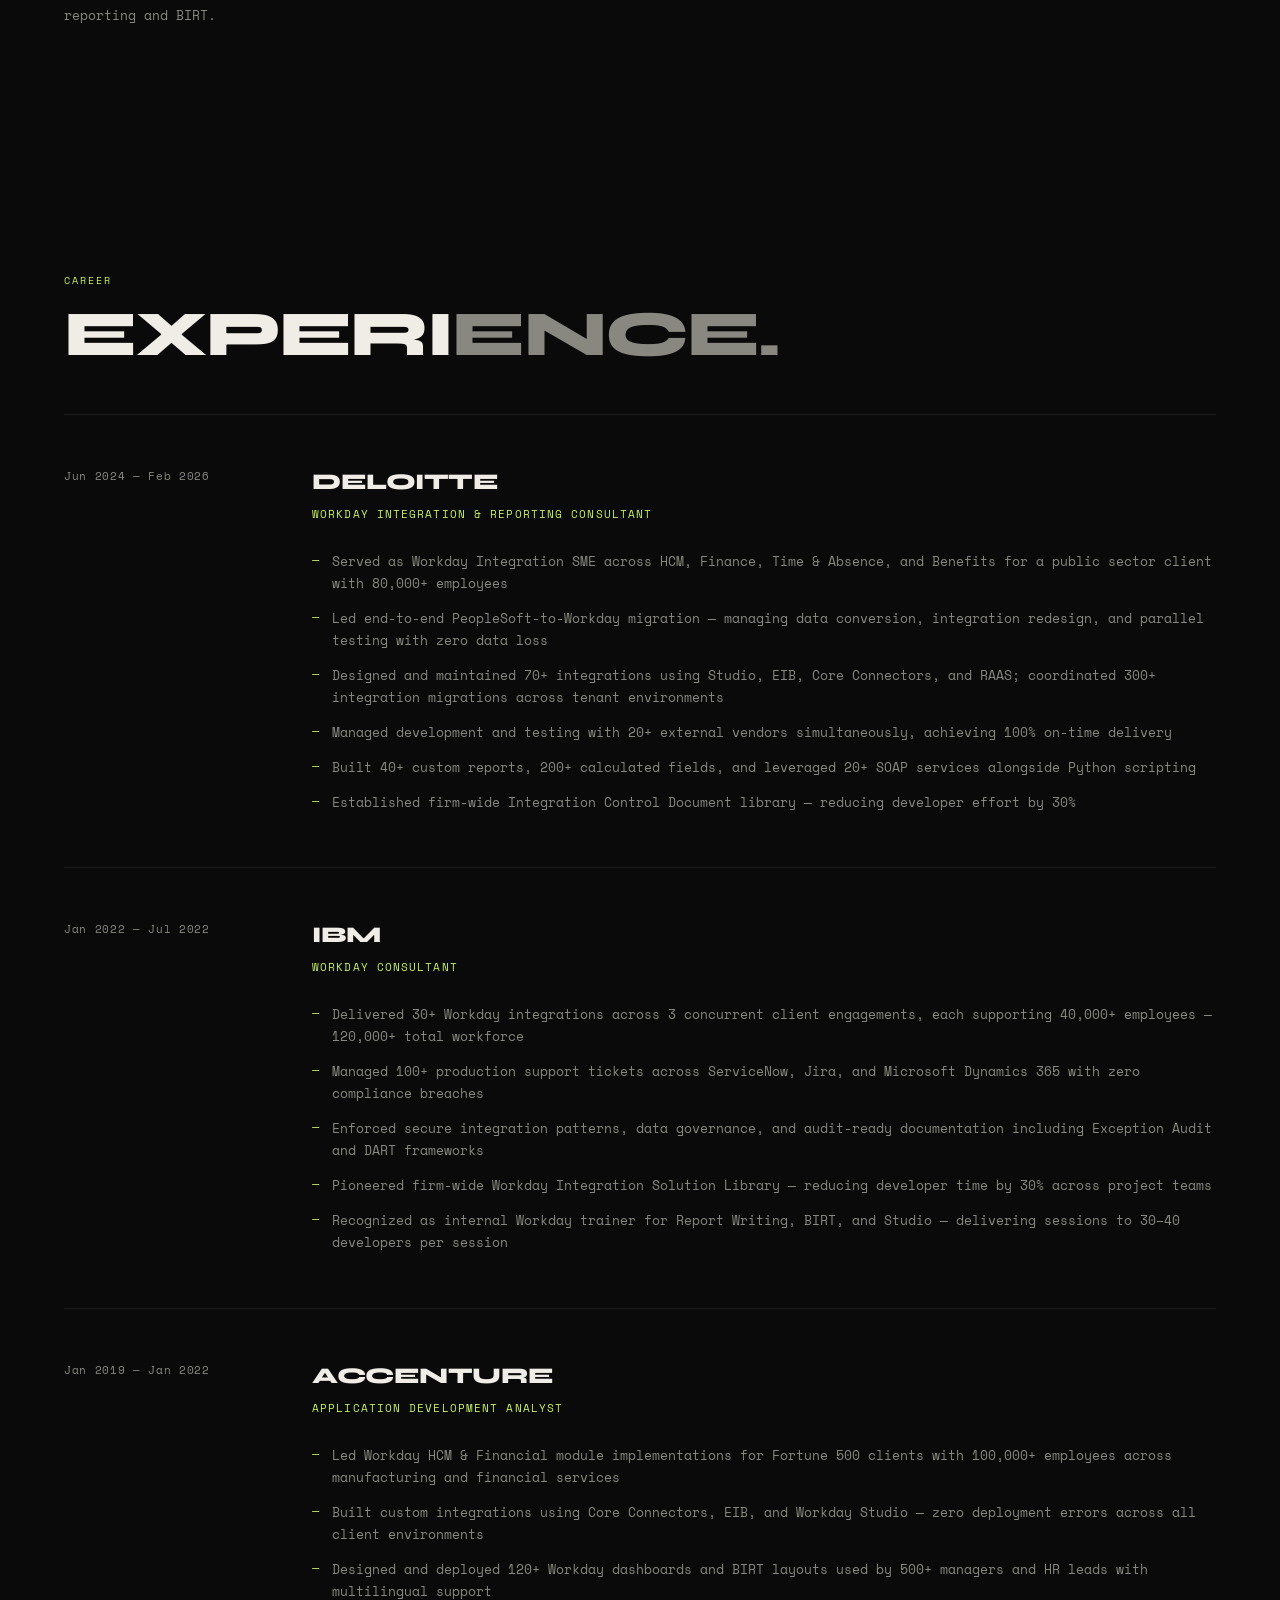
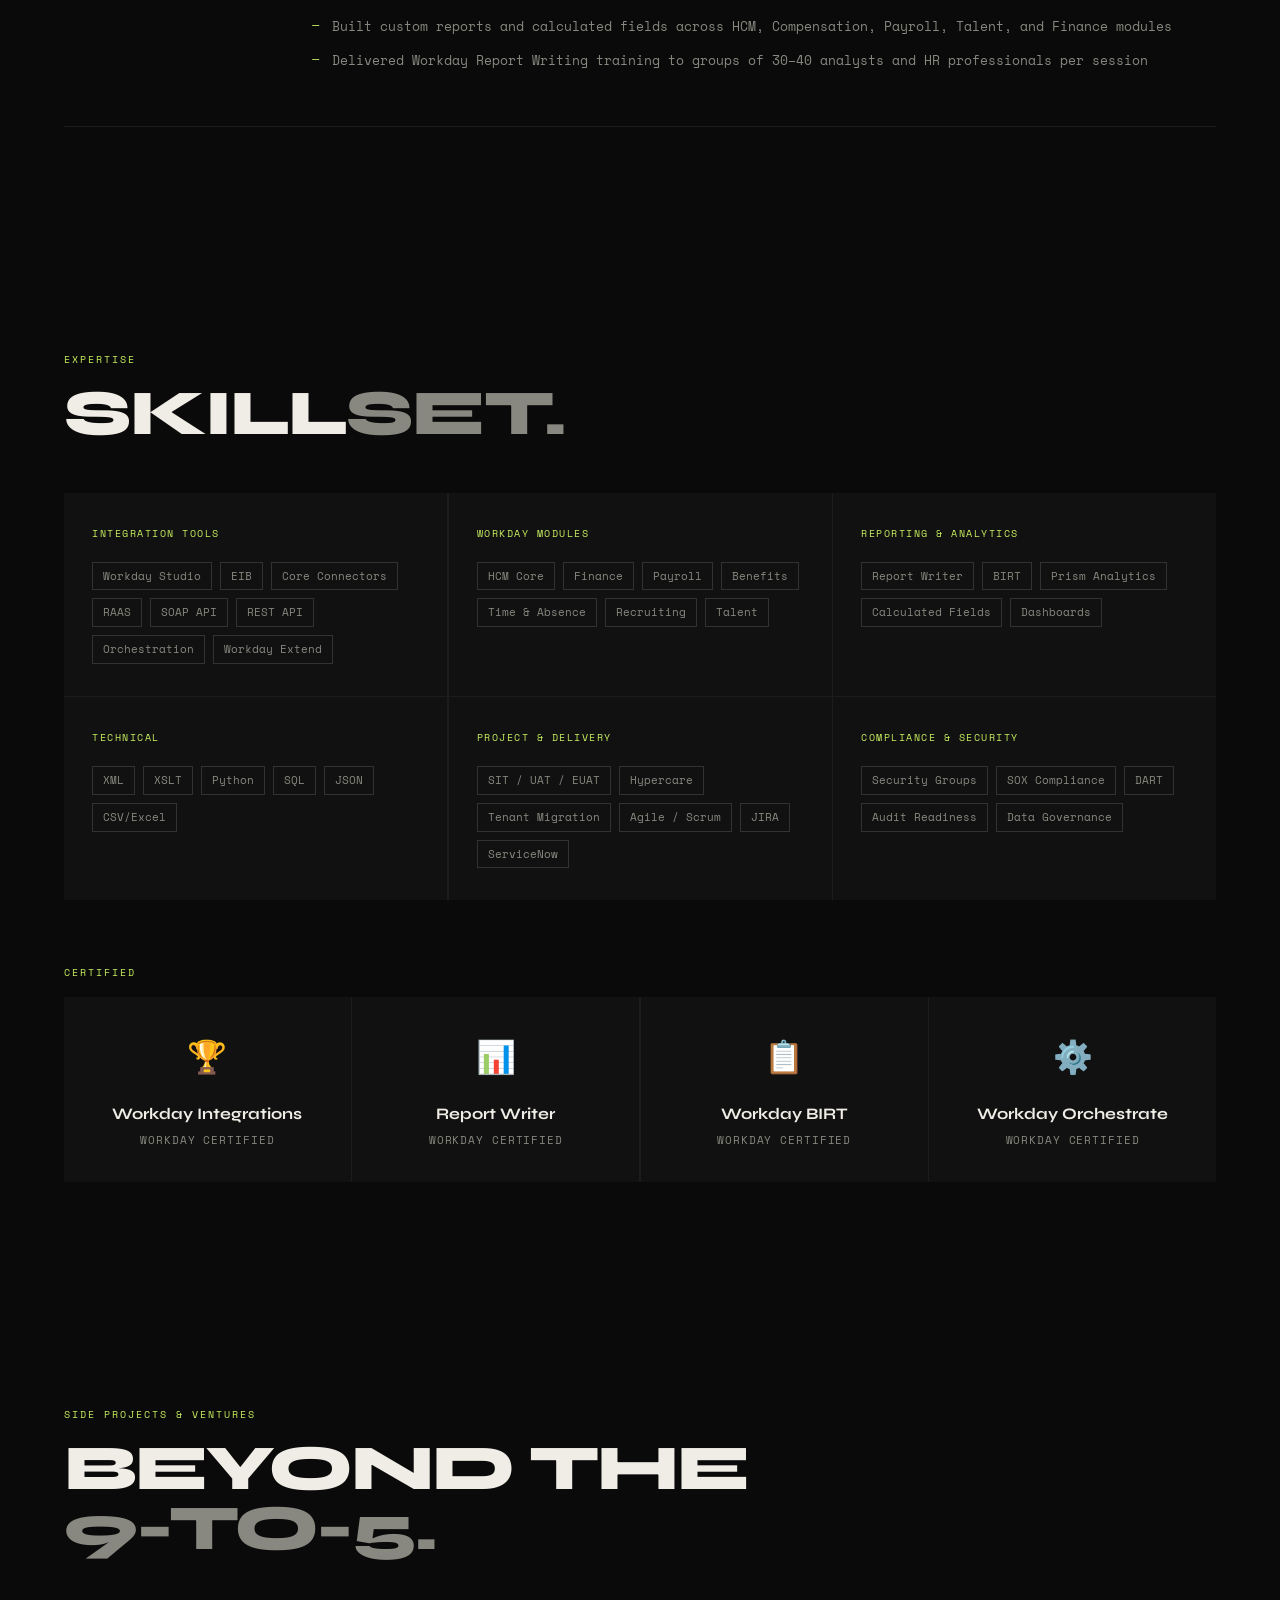
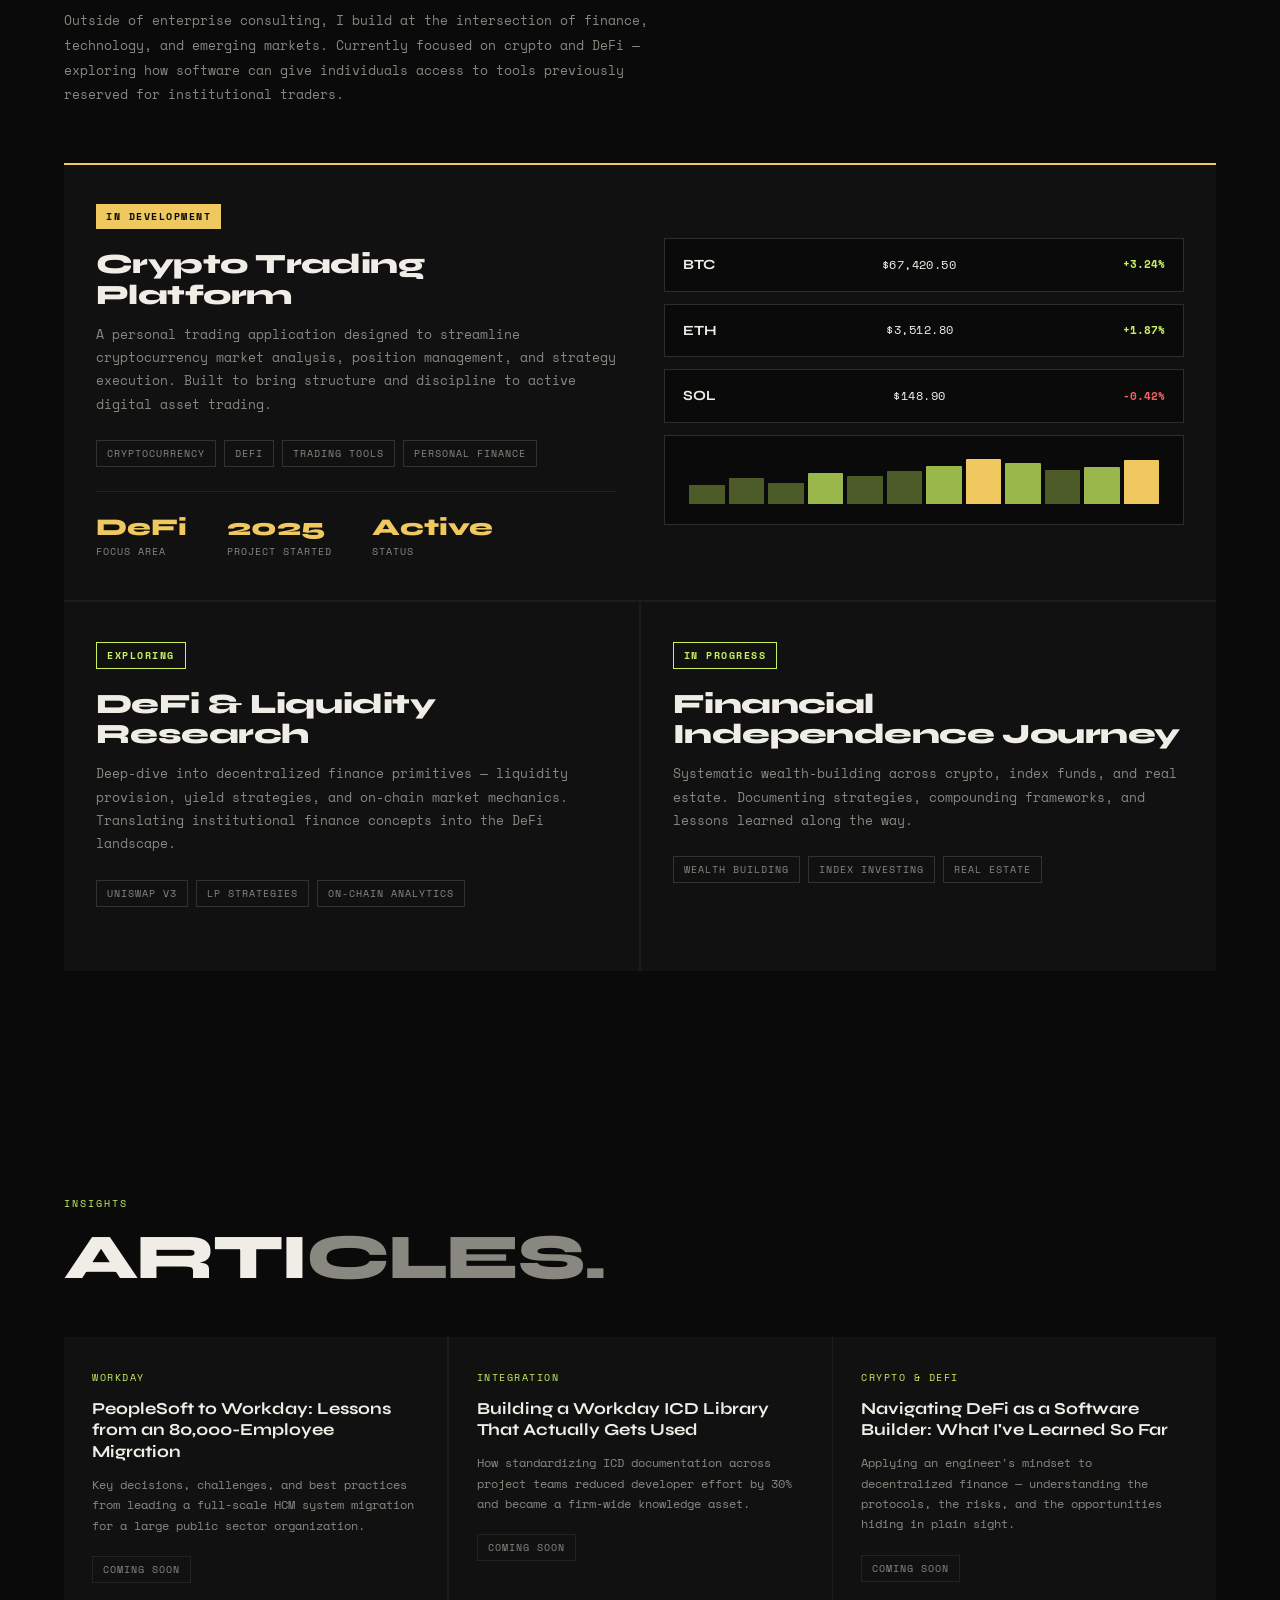
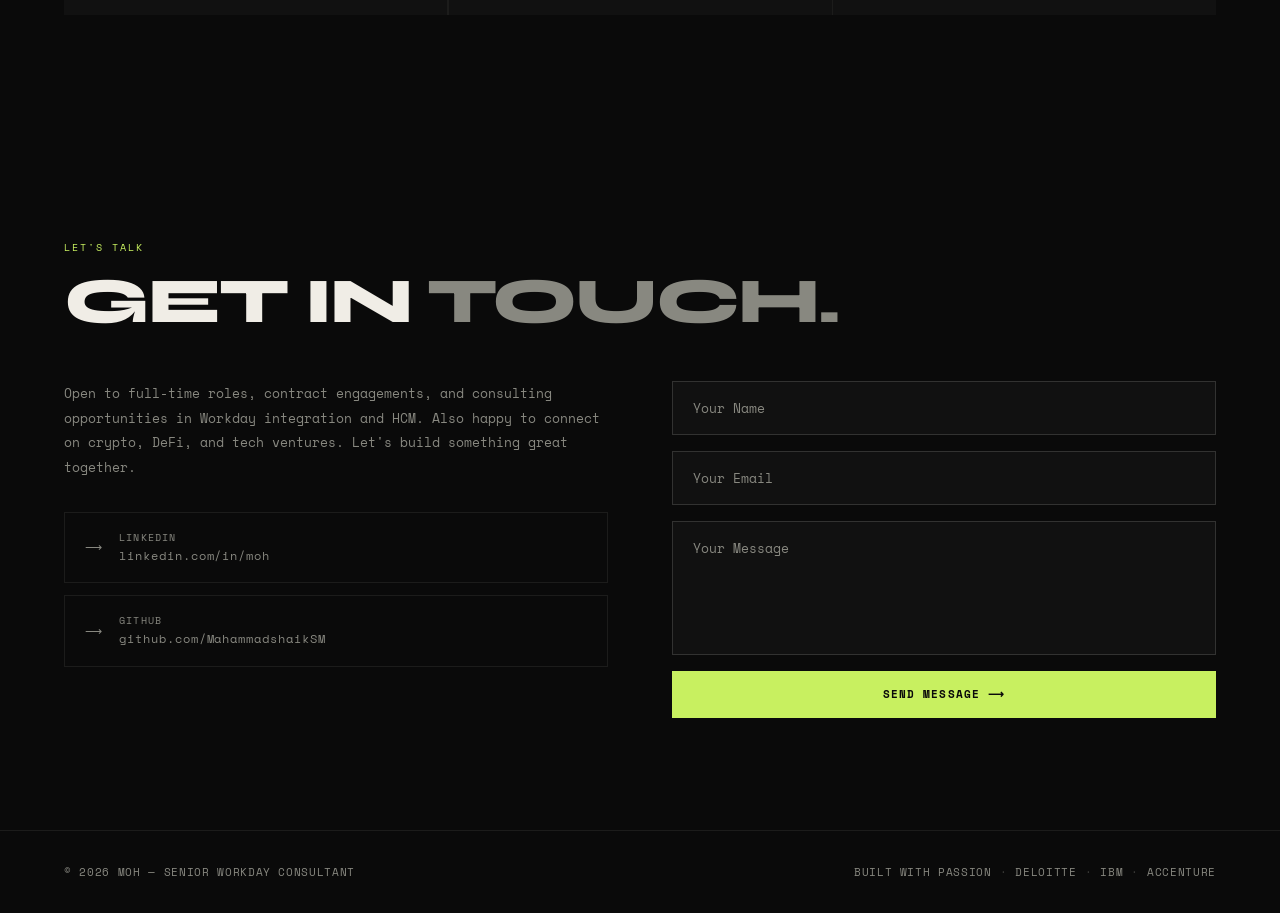
==== commit 1e4dc9f4: "Update MywebsiteIndex.html" ====
--- a/MywebsiteIndex.html
+++ b/MywebsiteIndex.html
@@ -3,984 +3,742 @@
 <head>
 <meta charset="UTF-8">
 <meta name="viewport" content="width=device-width, initial-scale=1.0">
-<title>Mahammad Shaik — Senior Workday Integration Consultant</title>
-<link href="https://fonts.googleapis.com/css2?family=Bebas+Neue&family=Cabinet+Grotesk:wght@400;500;700;800&family=JetBrains+Mono:wght@400;500&display=swap" rel="stylesheet">
+<title>Moh — Senior Workday Integration Consultant</title>
+<link rel="preconnect" href="https://fonts.googleapis.com">
+<link rel="preconnect" href="https://fonts.gstatic.com" crossorigin>
+<link href="https://fonts.googleapis.com/css2?family=Space+Mono:ital,wght@0,400;0,700;1,400&family=Syne:wght@400;600;700;800&display=swap" rel="stylesheet">
 <style>
-:root {
-  --bg: #0c0c0c;
-  --surface: #141414;
-  --surface2: #1c1c1c;
-  --border: #2a2a2a;
-  --text: #f0f0f0;
-  --muted: #888;
-  --orange: #ff6b2b;
-  --yellow: #ffd60a;
-  --cyan: #00d4ff;
-  --green: #39ff14;
-  --pink: #ff2d78;
-  --display: 'Bebas Neue', cursive;
-  --body: 'Cabinet Grotesk', sans-serif;
-  --mono: 'JetBrains Mono', monospace;
-}
-
-* { margin: 0; padding: 0; box-sizing: border-box; }
-
-html { scroll-behavior: smooth; }
-
-body {
-  background: var(--bg);
-  color: var(--text);
-  font-family: var(--body);
-  overflow-x: hidden;
-  cursor: none;
-}
-
-/* Custom cursor */
-.cursor {
-  width: 12px; height: 12px;
-  background: var(--orange);
-  border-radius: 50%;
-  position: fixed;
-  pointer-events: none;
-  z-index: 9999;
-  transition: transform 0.1s;
-  mix-blend-mode: difference;
-}
-
-.cursor-ring {
-  width: 40px; height: 40px;
-  border: 1px solid var(--orange);
-  border-radius: 50%;
-  position: fixed;
-  pointer-events: none;
-  z-index: 9998;
-  transition: all 0.15s ease;
-  mix-blend-mode: difference;
-}
-
-/* Nav */
-nav {
-  position: fixed;
-  top: 0; left: 0; right: 0;
-  z-index: 100;
-  padding: 20px 40px;
-  display: flex;
-  justify-content: space-between;
-  align-items: center;
-  background: rgba(12,12,12,0.85);
-  backdrop-filter: blur(20px);
-  border-bottom: 1px solid var(--border);
-}
-
-.nav-logo {
-  font-family: var(--display);
-  font-size: 1.8rem;
-  color: var(--orange);
-  letter-spacing: 0.05em;
-}
-
-.nav-links {
-  display: flex;
-  gap: 32px;
-  list-style: none;
-}
-
-.nav-links a {
-  color: var(--muted);
-  text-decoration: none;
-  font-size: 0.78rem;
-  text-transform: uppercase;
-  letter-spacing: 0.15em;
-  font-weight: 500;
-  transition: color 0.2s;
-}
-
-.nav-links a:hover { color: var(--orange); }
-
-/* Hero */
-#hero {
-  min-height: 100vh;
-  display: flex;
-  align-items: center;
-  padding: 120px 40px 80px;
-  position: relative;
-  overflow: hidden;
-}
-
-.hero-bg {
-  position: absolute;
-  inset: 0;
-  background:
-    radial-gradient(ellipse 60% 50% at 70% 50%, rgba(255,107,43,0.12) 0%, transparent 60%),
-    radial-gradient(ellipse 40% 40% at 20% 80%, rgba(0,212,255,0.08) 0%, transparent 50%);
-}
-
-.hero-grid {
-  position: absolute;
-  inset: 0;
-  background-image:
-    linear-gradient(rgba(255,107,43,0.04) 1px, transparent 1px),
-    linear-gradient(90deg, rgba(255,107,43,0.04) 1px, transparent 1px);
-  background-size: 60px 60px;
-}
-
-.hero-content {
-  position: relative;
-  z-index: 1;
-  max-width: 1200px;
-  margin: 0 auto;
-  width: 100%;
-}
-
-.hero-tag {
-  display: inline-block;
-  background: rgba(255,107,43,0.1);
-  border: 1px solid rgba(255,107,43,0.3);
-  color: var(--orange);
-  font-family: var(--mono);
-  font-size: 0.72rem;
-  padding: 6px 14px;
-  border-radius: 2px;
-  letter-spacing: 0.1em;
-  text-transform: uppercase;
-  margin-bottom: 24px;
-  animation: fadeUp 0.6s ease forwards;
-  opacity: 0;
-}
-
-.hero-name {
-  font-family: var(--display);
-  font-size: clamp(5rem, 12vw, 11rem);
-  line-height: 0.9;
-  letter-spacing: 0.02em;
-  margin-bottom: 24px;
-  animation: fadeUp 0.6s 0.1s ease forwards;
-  opacity: 0;
-}
-
-.hero-name .accent { color: var(--orange); }
-.hero-name .outline {
-  -webkit-text-stroke: 2px var(--text);
-  color: transparent;
-}
-
-.hero-title {
-  font-size: 1.1rem;
-  color: var(--muted);
-  font-weight: 500;
-  letter-spacing: 0.05em;
-  margin-bottom: 40px;
-  animation: fadeUp 0.6s 0.2s ease forwards;
-  opacity: 0;
-  max-width: 600px;
-  line-height: 1.6;
-}
-
-.hero-title span { color: var(--cyan); }
-
-.hero-ctas {
-  display: flex;
-  gap: 16px;
-  flex-wrap: wrap;
-  animation: fadeUp 0.6s 0.3s ease forwards;
-  opacity: 0;
-}
-
-.btn-primary {
-  background: var(--orange);
-  color: #0c0c0c;
-  padding: 14px 32px;
-  font-family: var(--body);
-  font-weight: 800;
-  font-size: 0.85rem;
-  text-transform: uppercase;
-  letter-spacing: 0.1em;
-  border: none;
-  cursor: none;
-  text-decoration: none;
-  display: inline-block;
-  transition: all 0.2s;
-  clip-path: polygon(0 0, calc(100% - 10px) 0, 100% 10px, 100% 100%, 10px 100%, 0 calc(100% - 10px));
-}
-
-.btn-primary:hover { background: var(--yellow); transform: translateY(-2px); }
-
-.btn-outline {
-  background: transparent;
-  color: var(--text);
-  padding: 14px 32px;
-  font-family: var(--body);
-  font-weight: 800;
-  font-size: 0.85rem;
-  text-transform: uppercase;
-  letter-spacing: 0.1em;
-  border: 1px solid var(--border);
-  cursor: none;
-  text-decoration: none;
-  display: inline-block;
-  transition: all 0.2s;
-}
-
-.btn-outline:hover { border-color: var(--orange); color: var(--orange); }
-
-.hero-stats {
-  position: absolute;
-  right: 40px;
-  top: 50%;
-  transform: translateY(-50%);
-  display: flex;
-  flex-direction: column;
-  gap: 24px;
-  animation: fadeUp 0.6s 0.4s ease forwards;
-  opacity: 0;
-}
-
-.stat-item {
-  text-align: right;
-  border-right: 2px solid var(--orange);
-  padding-right: 16px;
-}
-
-.stat-num {
-  font-family: var(--display);
-  font-size: 2.5rem;
-  color: var(--orange);
-  line-height: 1;
-}
-
-.stat-label {
-  font-size: 0.65rem;
-  color: var(--muted);
-  text-transform: uppercase;
-  letter-spacing: 0.1em;
-  font-family: var(--mono);
-}
-
-@keyframes fadeUp {
-  from { opacity: 0; transform: translateY(30px); }
-  to { opacity: 1; transform: translateY(0); }
-}
-
-/* Section styles */
-section {
-  padding: 100px 40px;
-  max-width: 1200px;
-  margin: 0 auto;
-}
-
-.section-label {
-  font-family: var(--mono);
-  font-size: 0.68rem;
-  color: var(--orange);
-  text-transform: uppercase;
-  letter-spacing: 0.2em;
-  margin-bottom: 16px;
-  display: flex;
-  align-items: center;
-  gap: 12px;
-}
-
-.section-label::before {
-  content: '';
-  width: 30px;
-  height: 1px;
-  background: var(--orange);
-}
-
-.section-title {
-  font-family: var(--display);
-  font-size: clamp(3rem, 6vw, 5rem);
-  line-height: 1;
-  margin-bottom: 60px;
-  letter-spacing: 0.02em;
-}
-
-/* About */
-#about {
-  border-top: 1px solid var(--border);
-}
-
-.about-grid {
-  display: grid;
-  grid-template-columns: 1fr 1fr;
-  gap: 80px;
-  align-items: start;
-}
-
-.about-text p {
-  color: var(--muted);
-  line-height: 1.8;
-  font-size: 1rem;
-  margin-bottom: 20px;
-}
-
-.about-text p span { color: var(--text); font-weight: 700; }
-
-.about-highlights {
-  display: flex;
-  flex-direction: column;
-  gap: 20px;
-}
-
-.highlight-card {
-  background: var(--surface);
-  border: 1px solid var(--border);
-  border-left: 3px solid var(--orange);
-  padding: 20px 24px;
-  transition: all 0.2s;
-}
-
-.highlight-card:nth-child(2) { border-left-color: var(--cyan); }
-.highlight-card:nth-child(3) { border-left-color: var(--yellow); }
-.highlight-card:nth-child(4) { border-left-color: var(--green); }
-
-.highlight-card:hover { background: var(--surface2); transform: translateX(4px); }
-
-.highlight-num {
-  font-family: var(--display);
-  font-size: 2rem;
-  color: var(--orange);
-  line-height: 1;
-}
-
-.highlight-card:nth-child(2) .highlight-num { color: var(--cyan); }
-.highlight-card:nth-child(3) .highlight-num { color: var(--yellow); }
-.highlight-card:nth-child(4) .highlight-num { color: var(--green); }
-
-.highlight-desc {
-  font-size: 0.8rem;
-  color: var(--muted);
-  margin-top: 4px;
-  letter-spacing: 0.03em;
-}
-
-/* Experience */
-#experience { border-top: 1px solid var(--border); }
-
-.exp-item {
-  display: grid;
-  grid-template-columns: 200px 1fr;
-  gap: 40px;
-  padding: 40px 0;
-  border-bottom: 1px solid var(--border);
-  position: relative;
-}
-
-.exp-item::before {
-  content: '';
-  position: absolute;
-  left: 200px;
-  top: 0; bottom: 0;
-  width: 1px;
-  background: var(--border);
-}
-
-.exp-date {
-  font-family: var(--mono);
-  font-size: 0.72rem;
-  color: var(--muted);
-  padding-top: 6px;
-  letter-spacing: 0.05em;
-}
-
-.exp-company {
-  font-family: var(--display);
-  font-size: 1.8rem;
-  color: var(--orange);
-  letter-spacing: 0.05em;
-  line-height: 1;
-  margin-bottom: 4px;
-}
-
-.exp-role {
-  font-size: 0.9rem;
-  color: var(--text);
-  font-weight: 700;
-  margin-bottom: 16px;
-  letter-spacing: 0.03em;
-}
-
-.exp-bullets {
-  list-style: none;
-  display: flex;
-  flex-direction: column;
-  gap: 10px;
-}
-
-.exp-bullets li {
-  font-size: 0.85rem;
-  color: var(--muted);
-  padding-left: 16px;
-  position: relative;
-  line-height: 1.6;
-}
-
-.exp-bullets li::before {
-  content: '▸';
-  position: absolute;
-  left: 0;
-  color: var(--orange);
-  font-size: 0.7rem;
-}
-
-/* Skills */
-#skills { border-top: 1px solid var(--border); }
-
-.skills-grid {
-  display: grid;
-  grid-template-columns: repeat(auto-fit, minmax(280px, 1fr));
-  gap: 2px;
-}
-
-.skill-category {
-  background: var(--surface);
-  padding: 32px;
-  transition: background 0.2s;
-}
-
-.skill-category:hover { background: var(--surface2); }
-
-.skill-cat-title {
-  font-family: var(--mono);
-  font-size: 0.68rem;
-  color: var(--orange);
-  text-transform: uppercase;
-  letter-spacing: 0.15em;
-  margin-bottom: 20px;
-  padding-bottom: 12px;
-  border-bottom: 1px solid var(--border);
-}
-
-.skill-tags {
-  display: flex;
-  flex-wrap: wrap;
-  gap: 8px;
-}
-
-.skill-tag {
-  background: var(--bg);
-  border: 1px solid var(--border);
-  color: var(--text);
-  font-size: 0.72rem;
-  padding: 6px 12px;
-  font-family: var(--mono);
-  letter-spacing: 0.05em;
-  transition: all 0.15s;
-}
-
-.skill-tag:hover { border-color: var(--orange); color: var(--orange); }
-
-/* Certifications */
-.certs-grid {
-  display: grid;
-  grid-template-columns: repeat(auto-fit, minmax(220px, 1fr));
-  gap: 16px;
-  margin-top: 40px;
-}
-
-.cert-card {
-  background: var(--surface);
-  border: 1px solid var(--border);
-  padding: 24px;
-  position: relative;
-  overflow: hidden;
-  transition: all 0.2s;
-}
-
-.cert-card::before {
-  content: '';
-  position: absolute;
-  top: 0; left: 0; right: 0;
-  height: 3px;
-  background: linear-gradient(90deg, var(--orange), var(--yellow));
-}
-
-.cert-card:hover { border-color: var(--orange); transform: translateY(-4px); }
-
-.cert-icon { font-size: 2rem; margin-bottom: 12px; }
-
-.cert-name {
-  font-weight: 800;
-  font-size: 0.9rem;
-  margin-bottom: 4px;
-  color: var(--text);
-}
-
-.cert-issuer {
-  font-size: 0.72rem;
-  color: var(--orange);
-  font-family: var(--mono);
-  letter-spacing: 0.05em;
-}
-
-/* Blog */
-#blog { border-top: 1px solid var(--border); }
-
-.blog-grid {
-  display: grid;
-  grid-template-columns: repeat(auto-fit, minmax(300px, 1fr));
-  gap: 2px;
-}
-
-.blog-card {
-  background: var(--surface);
-  padding: 32px;
-  transition: all 0.2s;
-  cursor: none;
-  position: relative;
-  overflow: hidden;
-}
-
-.blog-card::after {
-  content: '→';
-  position: absolute;
-  bottom: 32px;
-  right: 32px;
-  color: var(--orange);
-  font-size: 1.2rem;
-  opacity: 0;
-  transition: all 0.2s;
-}
-
-.blog-card:hover { background: var(--surface2); }
-.blog-card:hover::after { opacity: 1; }
-
-.blog-tag {
-  display: inline-block;
-  background: rgba(255,107,43,0.1);
-  color: var(--orange);
-  font-family: var(--mono);
-  font-size: 0.62rem;
-  padding: 4px 10px;
-  letter-spacing: 0.1em;
-  text-transform: uppercase;
-  margin-bottom: 16px;
-}
-
-.blog-title {
-  font-size: 1.1rem;
-  font-weight: 800;
-  line-height: 1.4;
-  margin-bottom: 12px;
-  color: var(--text);
-}
-
-.blog-excerpt {
-  font-size: 0.82rem;
-  color: var(--muted);
-  line-height: 1.7;
-  margin-bottom: 40px;
-}
-
-.blog-date {
-  font-family: var(--mono);
-  font-size: 0.65rem;
-  color: var(--muted);
-  letter-spacing: 0.08em;
-}
-
-/* Contact */
-#contact {
-  border-top: 1px solid var(--border);
-  text-align: center;
-}
-
-.contact-inner {
-  max-width: 600px;
-  margin: 0 auto;
-}
-
-.contact-tagline {
-  font-size: 1rem;
-  color: var(--muted);
-  line-height: 1.7;
-  margin-bottom: 48px;
-}
-
-.contact-form {
-  display: flex;
-  flex-direction: column;
-  gap: 16px;
-  text-align: left;
-}
-
-.form-row { display: grid; grid-template-columns: 1fr 1fr; gap: 16px; }
-
-.form-input, .form-textarea {
-  background: var(--surface);
-  border: 1px solid var(--border);
-  color: var(--text);
-  font-family: var(--body);
-  font-size: 0.85rem;
-  padding: 14px 16px;
-  outline: none;
-  transition: border-color 0.2s;
-  width: 100%;
-}
-
-.form-input:focus, .form-textarea:focus { border-color: var(--orange); }
-.form-textarea { min-height: 120px; resize: vertical; }
-
-.form-input::placeholder, .form-textarea::placeholder { color: var(--muted); }
-
-.contact-links {
-  display: flex;
-  justify-content: center;
-  gap: 24px;
-  margin-top: 48px;
-  flex-wrap: wrap;
-}
-
-.contact-link {
-  display: flex;
-  align-items: center;
-  gap: 8px;
-  color: var(--muted);
-  text-decoration: none;
-  font-family: var(--mono);
-  font-size: 0.75rem;
-  letter-spacing: 0.05em;
-  transition: color 0.2s;
-}
-
-.contact-link:hover { color: var(--orange); }
-
-/* Footer */
-footer {
-  border-top: 1px solid var(--border);
-  padding: 32px 40px;
-  display: flex;
-  justify-content: space-between;
-  align-items: center;
-  font-family: var(--mono);
-  font-size: 0.65rem;
-  color: var(--muted);
-  letter-spacing: 0.08em;
-}
-
-/* Scroll reveal */
-.reveal {
-  opacity: 0;
-  transform: translateY(40px);
-  transition: all 0.7s ease;
-}
-
-.reveal.visible {
-  opacity: 1;
-  transform: translateY(0);
-}
-
-/* Parallax layers */
-.parallax-layer {
-  position: absolute;
-  pointer-events: none;
-  will-change: transform;
-}
-
-/* Floating geometric shapes */
-.geo-shape {
-  position: fixed;
-  pointer-events: none;
-  opacity: 0.06;
-  will-change: transform;
-  z-index: 0;
-}
-
-.geo-shape.circle {
-  border-radius: 50%;
-  border: 1px solid var(--orange);
-}
-
-.geo-shape.square {
-  border: 1px solid var(--cyan);
-  transform-origin: center;
-}
-
-.geo-shape.triangle {
-  width: 0; height: 0;
-  border-left: 40px solid transparent;
-  border-right: 40px solid transparent;
-  border-bottom: 70px solid var(--yellow);
-  background: transparent;
-  border-top: none;
-}
-
-/* Parallax section headers */
-.parallax-title {
-  will-change: transform;
-  display: inline-block;
-}
-
-/* Horizontal scrolling text on parallax */
-.parallax-text-bg {
-  position: absolute;
-  font-family: var(--display);
-  font-size: 18vw;
-  color: transparent;
-  -webkit-text-stroke: 1px rgba(255,107,43,0.06);
-  white-space: nowrap;
-  pointer-events: none;
-  will-change: transform;
-  letter-spacing: 0.05em;
-  z-index: 0;
-  top: 50%;
-  transform: translateY(-50%);
-  user-select: none;
-}
-
-/* Section position relative for parallax bg text */
-#about, #experience, #skills, #blog, #contact {
-  position: relative;
-  overflow: hidden;
-}
-
-/* Parallax image depth cards */
-.exp-item, .cert-card, .highlight-card, .blog-card {
-  will-change: transform;
-  transition: transform 0.4s cubic-bezier(0.23, 1, 0.32, 1), background 0.2s, border-color 0.2s;
-}
-
-/* Scroll progress bar */
-.scroll-progress {
-  position: fixed;
-  top: 0; left: 0;
-  height: 2px;
-  background: linear-gradient(90deg, var(--orange), var(--yellow), var(--cyan));
-  z-index: 200;
-  width: 0%;
-  transition: width 0.1s linear;
-}
-
-/* Hero parallax orbs */
-.hero-orb {
-  position: absolute;
-  border-radius: 50%;
-  filter: blur(80px);
-  pointer-events: none;
-  will-change: transform;
-  opacity: 0.15;
-}
-
-.hero-orb-1 {
-  width: 500px; height: 500px;
-  background: var(--orange);
-  top: -100px; right: -100px;
-}
-
-.hero-orb-2 {
-  width: 300px; height: 300px;
-  background: var(--cyan);
-  bottom: -50px; left: 10%;
-}
-
-.hero-orb-3 {
-  width: 200px; height: 200px;
-  background: var(--yellow);
-  top: 40%; left: 30%;
-}
-
-/* Mobile */
-@media (max-width: 768px) {
-  nav { padding: 16px 20px; }
-  .nav-links { display: none; }
-  #hero { padding: 100px 20px 60px; }
-  .hero-stats { display: none; }
-  section { padding: 60px 20px; }
-  .about-grid { grid-template-columns: 1fr; gap: 40px; }
-  .exp-item { grid-template-columns: 1fr; gap: 8px; }
-  .exp-item::before { display: none; }
-  .form-row { grid-template-columns: 1fr; }
-  footer { flex-direction: column; gap: 8px; text-align: center; }
-}
-
-/* Marquee */
-.marquee-wrap {
-  background: var(--orange);
-  padding: 14px 0;
-  overflow: hidden;
-  white-space: nowrap;
-}
-
-.marquee-track {
-  display: inline-flex;
-  animation: marquee 20s linear infinite;
-}
-
-.marquee-item {
-  font-family: var(--display);
-  font-size: 1.1rem;
-  color: #0c0c0c;
-  letter-spacing: 0.1em;
-  padding: 0 32px;
-}
-
-.marquee-dot {
-  color: rgba(12,12,12,0.4);
-  margin: 0 8px;
-}
-
-@keyframes marquee {
-  from { transform: translateX(0); }
-  to { transform: translateX(-50%); }
-}
+  :root {
+    --bg: #0a0a0a;
+    --bg2: #111111;
+    --bg3: #1a1a1a;
+    --text: #f0ede6;
+    --muted: #888880;
+    --accent: #c8f060;
+    --accent2: #f0c860;
+    --border: rgba(240,237,230,0.08);
+    --border2: rgba(240,237,230,0.15);
+    --mono: 'Space Mono', monospace;
+    --display: 'Syne', sans-serif;
+  }
+  *, *::before, *::after { box-sizing: border-box; margin: 0; padding: 0; }
+  html { scroll-behavior: smooth; }
+  body {
+    background: var(--bg);
+    color: var(--text);
+    font-family: var(--mono);
+    font-size: 14px;
+    line-height: 1.7;
+    overflow-x: hidden;
+  }
+
+  /* NAV */
+  nav {
+    position: fixed;
+    top: 0; left: 0; right: 0;
+    z-index: 100;
+    display: flex;
+    align-items: center;
+    justify-content: space-between;
+    padding: 1.25rem 4rem;
+    background: rgba(10,10,10,0.92);
+    backdrop-filter: blur(12px);
+    border-bottom: 1px solid var(--border);
+  }
+  .nav-logo {
+    font-family: var(--display);
+    font-size: 1.4rem;
+    font-weight: 800;
+    letter-spacing: -0.02em;
+    color: var(--text);
+    text-decoration: none;
+  }
+  .nav-logo span { color: var(--accent); }
+  .nav-links { display: flex; gap: 2rem; list-style: none; }
+  .nav-links a {
+    color: var(--muted);
+    text-decoration: none;
+    font-size: 11px;
+    letter-spacing: 0.12em;
+    text-transform: uppercase;
+    transition: color 0.2s;
+  }
+  .nav-links a:hover { color: var(--accent); }
+  .nav-badge {
+    font-size: 10px;
+    letter-spacing: 0.1em;
+    text-transform: uppercase;
+    color: var(--accent);
+    border: 1px solid var(--accent);
+    padding: 4px 10px;
+    border-radius: 2px;
+  }
+
+  /* HERO */
+  .hero {
+    min-height: 100vh;
+    display: flex;
+    flex-direction: column;
+    justify-content: flex-end;
+    padding: 8rem 4rem 4rem;
+    position: relative;
+    overflow: hidden;
+  }
+  .hero-bg-text {
+    position: absolute;
+    top: 50%;
+    left: -2rem;
+    transform: translateY(-50%);
+    font-family: var(--display);
+    font-size: clamp(120px, 20vw, 260px);
+    font-weight: 800;
+    color: rgba(255,255,255,0.025);
+    white-space: nowrap;
+    pointer-events: none;
+    user-select: none;
+    letter-spacing: -0.04em;
+  }
+  .hero-eyebrow {
+    font-size: 11px;
+    letter-spacing: 0.15em;
+    text-transform: uppercase;
+    color: var(--accent);
+    margin-bottom: 1.5rem;
+  }
+  .hero-title {
+    font-family: var(--display);
+    font-size: clamp(3rem, 7vw, 7rem);
+    font-weight: 800;
+    line-height: 0.95;
+    letter-spacing: -0.03em;
+    margin-bottom: 1.5rem;
+  }
+  .hero-title .line2 { color: var(--muted); }
+  .hero-title .accent { color: var(--accent); }
+  .hero-sub {
+    max-width: 560px;
+    color: var(--muted);
+    font-size: 13px;
+    line-height: 1.8;
+    margin-bottom: 2.5rem;
+  }
+  .hero-ctas { display: flex; gap: 1rem; align-items: center; flex-wrap: wrap; }
+  .btn-primary {
+    background: var(--accent);
+    color: #0a0a0a;
+    font-family: var(--mono);
+    font-size: 11px;
+    letter-spacing: 0.1em;
+    text-transform: uppercase;
+    font-weight: 700;
+    padding: 14px 28px;
+    border: none;
+    cursor: pointer;
+    text-decoration: none;
+    display: inline-block;
+    transition: opacity 0.2s;
+  }
+  .btn-primary:hover { opacity: 0.85; }
+  .btn-outline {
+    background: transparent;
+    color: var(--text);
+    font-family: var(--mono);
+    font-size: 11px;
+    letter-spacing: 0.1em;
+    text-transform: uppercase;
+    padding: 13px 28px;
+    border: 1px solid var(--border2);
+    cursor: pointer;
+    text-decoration: none;
+    display: inline-block;
+    transition: border-color 0.2s, color 0.2s;
+  }
+  .btn-outline:hover { border-color: var(--accent); color: var(--accent); }
+  .hero-stats {
+    display: flex;
+    gap: 3rem;
+    margin-top: 4rem;
+    padding-top: 2rem;
+    border-top: 1px solid var(--border);
+  }
+  .stat-num {
+    font-family: var(--display);
+    font-size: 2rem;
+    font-weight: 800;
+    color: var(--accent);
+    line-height: 1;
+  }
+  .stat-label {
+    font-size: 10px;
+    letter-spacing: 0.1em;
+    text-transform: uppercase;
+    color: var(--muted);
+    margin-top: 4px;
+  }
+
+  /* TICKER */
+  .ticker {
+    overflow: hidden;
+    background: var(--accent);
+    padding: 10px 0;
+  }
+  .ticker-inner {
+    display: flex;
+    gap: 0;
+    animation: ticker 30s linear infinite;
+    white-space: nowrap;
+  }
+  .ticker-item {
+    font-size: 11px;
+    letter-spacing: 0.12em;
+    text-transform: uppercase;
+    font-weight: 700;
+    color: #0a0a0a;
+    padding: 0 2rem;
+  }
+  .ticker-sep { color: #0a0a0a; opacity: 0.4; padding: 0 0.5rem; }
+  @keyframes ticker { from { transform: translateX(0); } to { transform: translateX(-50%); } }
+
+  /* SECTIONS */
+  section { padding: 7rem 4rem; }
+  .section-label {
+    font-size: 10px;
+    letter-spacing: 0.2em;
+    text-transform: uppercase;
+    color: var(--accent);
+    margin-bottom: 1rem;
+  }
+  .section-title {
+    font-family: var(--display);
+    font-size: clamp(2.5rem, 5vw, 4.5rem);
+    font-weight: 800;
+    line-height: 0.95;
+    letter-spacing: -0.03em;
+    margin-bottom: 3rem;
+  }
+  .section-title em { color: var(--muted); font-style: normal; }
+
+  /* ABOUT */
+  .about-grid {
+    display: grid;
+    grid-template-columns: 1fr 1fr;
+    gap: 4rem;
+    align-items: start;
+  }
+  .about-text p {
+    color: var(--muted);
+    font-size: 13px;
+    line-height: 1.9;
+    margin-bottom: 1.25rem;
+  }
+  .about-text p strong { color: var(--text); font-weight: 700; }
+  .about-metrics {
+    display: grid;
+    grid-template-columns: 1fr 1fr;
+    gap: 1.5px;
+    background: var(--border);
+  }
+  .metric-box {
+    background: var(--bg2);
+    padding: 2rem 1.75rem;
+  }
+  .metric-num {
+    font-family: var(--display);
+    font-size: 2.5rem;
+    font-weight: 800;
+    color: var(--accent);
+    line-height: 1;
+    margin-bottom: 0.5rem;
+  }
+  .metric-desc {
+    font-size: 11px;
+    color: var(--muted);
+    line-height: 1.6;
+    text-transform: uppercase;
+    letter-spacing: 0.06em;
+  }
+
+  /* EXPERIENCE */
+  .exp-item {
+    display: grid;
+    grid-template-columns: 200px 1fr;
+    gap: 3rem;
+    padding: 3rem 0;
+    border-top: 1px solid var(--border);
+  }
+  .exp-item:last-child { border-bottom: 1px solid var(--border); }
+  .exp-date { font-size: 11px; color: var(--muted); letter-spacing: 0.06em; padding-top: 4px; }
+  .exp-company {
+    font-family: var(--display);
+    font-size: 1.4rem;
+    font-weight: 800;
+    letter-spacing: -0.02em;
+    margin-bottom: 0.25rem;
+  }
+  .exp-role {
+    font-size: 11px;
+    letter-spacing: 0.1em;
+    text-transform: uppercase;
+    color: var(--accent);
+    margin-bottom: 1.25rem;
+  }
+  .exp-bullets { list-style: none; }
+  .exp-bullets li {
+    font-size: 13px;
+    color: var(--muted);
+    padding: 0.4rem 0;
+    padding-left: 1.25rem;
+    position: relative;
+    line-height: 1.7;
+  }
+  .exp-bullets li::before {
+    content: '—';
+    position: absolute;
+    left: 0;
+    color: var(--accent);
+    font-size: 12px;
+  }
+
+  /* SKILLS */
+  .skills-grid {
+    display: grid;
+    grid-template-columns: repeat(3, 1fr);
+    gap: 1.5px;
+    background: var(--border);
+  }
+  .skill-box {
+    background: var(--bg2);
+    padding: 2rem 1.75rem;
+  }
+  .skill-box-title {
+    font-size: 10px;
+    letter-spacing: 0.15em;
+    text-transform: uppercase;
+    color: var(--accent);
+    margin-bottom: 1.25rem;
+  }
+  .skill-tags { display: flex; flex-wrap: wrap; gap: 8px; }
+  .tag {
+    font-size: 11px;
+    color: var(--muted);
+    border: 1px solid var(--border2);
+    padding: 4px 10px;
+    transition: border-color 0.2s, color 0.2s;
+  }
+  .tag:hover { border-color: var(--accent); color: var(--text); }
+
+  /* CERTS */
+  .certs-grid {
+    display: grid;
+    grid-template-columns: repeat(4, 1fr);
+    gap: 1.5px;
+    background: var(--border);
+    margin-top: 1rem;
+  }
+  .cert-box {
+    background: var(--bg2);
+    padding: 2rem 1.75rem;
+    text-align: center;
+  }
+  .cert-icon {
+    font-size: 2rem;
+    margin-bottom: 1rem;
+    display: block;
+  }
+  .cert-name {
+    font-family: var(--display);
+    font-size: 1rem;
+    font-weight: 700;
+    margin-bottom: 0.25rem;
+  }
+  .cert-sub { font-size: 11px; color: var(--muted); letter-spacing: 0.08em; text-transform: uppercase; }
+
+  /* ====================== PROJECTS / VENTURES SECTION ====================== */
+  #ventures { background: var(--bg); }
+
+  .ventures-intro {
+    max-width: 600px;
+    color: var(--muted);
+    font-size: 13px;
+    line-height: 1.9;
+    margin-bottom: 3.5rem;
+  }
+
+  .ventures-grid {
+    display: grid;
+    grid-template-columns: repeat(2, 1fr);
+    gap: 1.5px;
+    background: var(--border);
+  }
+
+  .venture-card {
+    background: var(--bg2);
+    padding: 2.5rem 2rem;
+    position: relative;
+    overflow: hidden;
+    transition: background 0.25s;
+  }
+  .venture-card:hover { background: var(--bg3); }
+  .venture-card::before {
+    content: '';
+    position: absolute;
+    top: 0; left: 0; right: 0;
+    height: 2px;
+    background: var(--accent);
+    transform: scaleX(0);
+    transform-origin: left;
+    transition: transform 0.3s ease;
+  }
+  .venture-card:hover::before { transform: scaleX(1); }
+
+  .venture-card.featured {
+    grid-column: span 2;
+    display: grid;
+    grid-template-columns: 1fr 1fr;
+    gap: 3rem;
+    align-items: center;
+  }
+  .venture-card.featured::before { transform: scaleX(1); background: var(--accent2); }
+
+  .venture-badge {
+    display: inline-block;
+    font-size: 10px;
+    letter-spacing: 0.15em;
+    text-transform: uppercase;
+    color: #0a0a0a;
+    background: var(--accent2);
+    padding: 4px 10px;
+    margin-bottom: 1.25rem;
+    font-weight: 700;
+  }
+  .venture-badge.wip {
+    background: transparent;
+    color: var(--accent);
+    border: 1px solid var(--accent);
+  }
+
+  .venture-name {
+    font-family: var(--display);
+    font-size: 1.75rem;
+    font-weight: 800;
+    letter-spacing: -0.02em;
+    line-height: 1.1;
+    margin-bottom: 0.75rem;
+  }
+
+  .venture-tagline {
+    font-size: 13px;
+    color: var(--muted);
+    line-height: 1.8;
+    margin-bottom: 1.5rem;
+  }
+
+  .venture-pills {
+    display: flex;
+    flex-wrap: wrap;
+    gap: 8px;
+    margin-bottom: 1.5rem;
+  }
+  .venture-pill {
+    font-size: 10px;
+    letter-spacing: 0.1em;
+    text-transform: uppercase;
+    color: var(--muted);
+    border: 1px solid var(--border2);
+    padding: 4px 10px;
+  }
+
+  .venture-stat-row {
+    display: flex;
+    gap: 2.5rem;
+    padding-top: 1.5rem;
+    border-top: 1px solid var(--border);
+  }
+  .venture-stat-num {
+    font-family: var(--display);
+    font-size: 1.5rem;
+    font-weight: 800;
+    color: var(--accent2);
+    line-height: 1;
+  }
+  .venture-stat-label {
+    font-size: 10px;
+    letter-spacing: 0.1em;
+    text-transform: uppercase;
+    color: var(--muted);
+    margin-top: 3px;
+  }
+
+  .venture-visual {
+    display: flex;
+    flex-direction: column;
+    gap: 12px;
+  }
+  .crypto-ticker-row {
+    display: flex;
+    align-items: center;
+    justify-content: space-between;
+    background: var(--bg);
+    border: 1px solid var(--border2);
+    padding: 14px 18px;
+    font-size: 12px;
+  }
+  .ticker-symbol { font-family: var(--display); font-weight: 700; font-size: 14px; }
+  .ticker-price { color: var(--text); letter-spacing: 0.04em; }
+  .ticker-change { color: var(--accent); font-weight: 700; font-size: 11px; }
+  .ticker-change.neg { color: #f06060; }
+
+  .chart-mini {
+    background: var(--bg);
+    border: 1px solid var(--border2);
+    padding: 1.25rem 1.5rem;
+    height: 90px;
+    display: flex;
+    align-items: flex-end;
+    gap: 4px;
+  }
+  .chart-bar {
+    flex: 1;
+    background: var(--accent);
+    opacity: 0.35;
+    border-radius: 1px 1px 0 0;
+    transition: opacity 0.2s;
+  }
+  .chart-bar:hover { opacity: 0.85; }
+  .chart-bar.high { opacity: 0.75; }
+  .chart-bar.peak { opacity: 1; background: var(--accent2); }
+
+  /* BLOG */
+  .blog-grid {
+    display: grid;
+    grid-template-columns: repeat(3, 1fr);
+    gap: 1.5px;
+    background: var(--border);
+  }
+  .blog-card {
+    background: var(--bg2);
+    padding: 2rem 1.75rem;
+    text-decoration: none;
+    display: block;
+    transition: background 0.2s;
+  }
+  .blog-card:hover { background: var(--bg3); }
+  .blog-cat {
+    font-size: 10px;
+    letter-spacing: 0.15em;
+    text-transform: uppercase;
+    color: var(--accent);
+    margin-bottom: 0.75rem;
+  }
+  .blog-title {
+    font-family: var(--display);
+    font-size: 1.05rem;
+    font-weight: 700;
+    line-height: 1.3;
+    margin-bottom: 0.75rem;
+    color: var(--text);
+  }
+  .blog-sub { font-size: 12px; color: var(--muted); line-height: 1.7; }
+  .blog-soon {
+    font-size: 10px;
+    letter-spacing: 0.1em;
+    text-transform: uppercase;
+    color: var(--muted);
+    border: 1px solid var(--border);
+    padding: 4px 10px;
+    display: inline-block;
+    margin-top: 1.25rem;
+  }
+
+  /* CONTACT */
+  .contact-grid {
+    display: grid;
+    grid-template-columns: 1fr 1fr;
+    gap: 4rem;
+    align-items: start;
+  }
+  .contact-text {
+    font-size: 13px;
+    color: var(--muted);
+    line-height: 1.9;
+    margin-bottom: 2rem;
+  }
+  .contact-links { display: flex; flex-direction: column; gap: 12px; }
+  .contact-link {
+    display: flex;
+    align-items: center;
+    gap: 1rem;
+    color: var(--muted);
+    text-decoration: none;
+    font-size: 12px;
+    letter-spacing: 0.08em;
+    padding: 1rem 1.25rem;
+    border: 1px solid var(--border);
+    transition: border-color 0.2s, color 0.2s;
+  }
+  .contact-link:hover { border-color: var(--accent); color: var(--accent); }
+  .contact-link-label { font-size: 10px; text-transform: uppercase; letter-spacing: 0.12em; }
+  .contact-form { display: flex; flex-direction: column; gap: 1rem; }
+  .contact-form input,
+  .contact-form textarea {
+    background: var(--bg2);
+    border: 1px solid var(--border2);
+    color: var(--text);
+    font-family: var(--mono);
+    font-size: 13px;
+    padding: 1rem 1.25rem;
+    outline: none;
+    resize: none;
+    transition: border-color 0.2s;
+  }
+  .contact-form input:focus,
+  .contact-form textarea:focus { border-color: var(--accent); }
+  .contact-form input::placeholder,
+  .contact-form textarea::placeholder { color: var(--muted); }
+
+  /* FOOTER */
+  footer {
+    border-top: 1px solid var(--border);
+    padding: 2rem 4rem;
+    display: flex;
+    align-items: center;
+    justify-content: space-between;
+  }
+  .footer-copy { font-size: 11px; color: var(--muted); letter-spacing: 0.06em; text-transform: uppercase; }
+  .footer-firms { font-size: 11px; color: var(--muted); letter-spacing: 0.06em; text-transform: uppercase; }
+  .footer-firms span { color: var(--muted); margin: 0 0.5rem; opacity: 0.4; }
+
+  @media (max-width: 900px) {
+    nav { padding: 1rem 1.5rem; }
+    .nav-links { display: none; }
+    section { padding: 5rem 1.5rem; }
+    .hero { padding: 7rem 1.5rem 3rem; }
+    .about-grid, .contact-grid { grid-template-columns: 1fr; }
+    .skills-grid { grid-template-columns: 1fr 1fr; }
+    .certs-grid { grid-template-columns: repeat(2, 1fr); }
+    .blog-grid { grid-template-columns: 1fr; }
+    .exp-item { grid-template-columns: 1fr; gap: 1rem; }
+    .ventures-grid { grid-template-columns: 1fr; }
+    .venture-card.featured { grid-column: span 1; grid-template-columns: 1fr; }
+    footer { flex-direction: column; gap: 1rem; padding: 2rem 1.5rem; text-align: center; }
+  }
 </style>
 </head>
 <body>
 
-<!-- Scroll progress -->
-<div class="scroll-progress" id="scrollProgress"></div>
-
-<!-- Floating geometric shapes -->
-<div class="geo-shape circle" id="geo1" style="width:120px;height:120px;top:20%;left:5%;"></div>
-<div class="geo-shape circle" id="geo2" style="width:60px;height:60px;top:60%;right:8%;"></div>
-<div class="geo-shape square" id="geo3" style="width:80px;height:80px;top:40%;left:88%;"></div>
-<div class="geo-shape square" id="geo4" style="width:40px;height:40px;top:75%;left:3%;"></div>
-<div class="geo-shape triangle" id="geo5" style="top:85%;right:15%;opacity:0.04;"></div>
-
-<div class="cursor" id="cursor"></div>
-<div class="cursor-ring" id="cursorRing"></div>
-
-<!-- Nav -->
+<!-- NAV -->
 <nav>
-  <div class="nav-logo">MOH.</div>
+  <a href="#" class="nav-logo">MOH<span>.</span></a>
   <ul class="nav-links">
     <li><a href="#about">About</a></li>
     <li><a href="#experience">Experience</a></li>
     <li><a href="#skills">Skills</a></li>
+    <li><a href="#ventures">Ventures</a></li>
     <li><a href="#blog">Blog</a></li>
     <li><a href="#contact">Contact</a></li>
   </ul>
+  <div class="nav-badge">Available for opportunities</div>
 </nav>
 
-<!-- Hero -->
-<section id="hero">
-  <div class="hero-bg"></div>
-  <div class="hero-grid"></div>
-  <div class="hero-orb hero-orb-1" id="heroOrb1"></div>
-  <div class="hero-orb hero-orb-2" id="heroOrb2"></div>
-  <div class="hero-orb hero-orb-3" id="heroOrb3"></div>
-  <div class="parallax-text-bg" id="heroBgText">WORKDAY</div>
-  <div class="hero-content">
-    <div class="hero-tag">Available for new opportunities</div>
-    <h1 class="hero-name">
-      <span class="accent">MOH</span><br>
-      <span class="outline">WORKDAY</span><br>
-      <span>EXPERT.</span>
-    </h1>
-    <p class="hero-title">
-      Senior Workday Integration Consultant at <span>Deloitte</span> —
-      6+ years delivering enterprise-scale HCM & Finance integrations
-      for organizations with 80,000+ employees.
-    </p>
-    <div class="hero-ctas">
-      <a href="#experience" class="btn-primary">View My Work</a>
-      <a href="#contact" class="btn-outline">Get In Touch</a>
-    </div>
+<!-- HERO -->
+<section class="hero" id="home">
+  <div class="hero-bg-text">WORKDAY</div>
+  <div class="hero-eyebrow">Senior Workday Integration Consultant · Deloitte</div>
+  <h1 class="hero-title">
+    MOH<span class="accent">.</span><br>
+    <span class="line2">WORKDAY</span><br>
+    <span class="line2">EXPERT</span>
+  </h1>
+  <p class="hero-sub">
+    6+ years delivering enterprise-scale HCM &amp; Finance integrations
+    for organizations with 80,000+ employees — across Deloitte, IBM, and Accenture.
+  </p>
+  <div class="hero-ctas">
+    <a href="#experience" class="btn-primary">View My Work</a>
+    <a href="#contact" class="btn-outline">Get In Touch</a>
   </div>
   <div class="hero-stats">
-    <div class="stat-item">
-      <div class="stat-num">70+</div>
-      <div class="stat-label">Integrations Built</div>
-    </div>
-    <div class="stat-item">
-      <div class="stat-num">300+</div>
-      <div class="stat-label">Migrations Managed</div>
-    </div>
-    <div class="stat-item">
-      <div class="stat-num">6+</div>
-      <div class="stat-label">Years Experience</div>
-    </div>
-    <div class="stat-item">
-      <div class="stat-num">4</div>
-      <div class="stat-label">Certifications</div>
-    </div>
+    <div><div class="stat-num">70+</div><div class="stat-label">Integrations Built</div></div>
+    <div><div class="stat-num">300+</div><div class="stat-label">Migrations Managed</div></div>
+    <div><div class="stat-num">6+</div><div class="stat-label">Years Experience</div></div>
+    <div><div class="stat-num">4</div><div class="stat-label">Certifications</div></div>
   </div>
 </section>
 
-<!-- Marquee -->
-<div class="marquee-wrap">
-  <div class="marquee-track">
-    <span class="marquee-item">Workday Studio <span class="marquee-dot">◆</span></span>
-    <span class="marquee-item">EIB <span class="marquee-dot">◆</span></span>
-    <span class="marquee-item">Core Connectors <span class="marquee-dot">◆</span></span>
-    <span class="marquee-item">RAAS <span class="marquee-dot">◆</span></span>
-    <span class="marquee-item">SOAP API <span class="marquee-dot">◆</span></span>
-    <span class="marquee-item">BIRT <span class="marquee-dot">◆</span></span>
-    <span class="marquee-item">Workday Extend <span class="marquee-dot">◆</span></span>
-    <span class="marquee-item">Orchestration <span class="marquee-dot">◆</span></span>
-    <span class="marquee-item">XML & XSLT <span class="marquee-dot">◆</span></span>
-    <span class="marquee-item">Python <span class="marquee-dot">◆</span></span>
-    <span class="marquee-item">PeopleSoft Migration <span class="marquee-dot">◆</span></span>
-    <span class="marquee-item">Prism Analytics <span class="marquee-dot">◆</span></span>
-    <span class="marquee-item">Workday Studio <span class="marquee-dot">◆</span></span>
-    <span class="marquee-item">EIB <span class="marquee-dot">◆</span></span>
-    <span class="marquee-item">Core Connectors <span class="marquee-dot">◆</span></span>
-    <span class="marquee-item">RAAS <span class="marquee-dot">◆</span></span>
-    <span class="marquee-item">SOAP API <span class="marquee-dot">◆</span></span>
-    <span class="marquee-item">BIRT <span class="marquee-dot">◆</span></span>
-    <span class="marquee-item">Workday Extend <span class="marquee-dot">◆</span></span>
-    <span class="marquee-item">Orchestration <span class="marquee-dot">◆</span></span>
-    <span class="marquee-item">XML & XSLT <span class="marquee-dot">◆</span></span>
-    <span class="marquee-item">Python <span class="marquee-dot">◆</span></span>
-    <span class="marquee-item">PeopleSoft Migration <span class="marquee-dot">◆</span></span>
-    <span class="marquee-item">Prism Analytics <span class="marquee-dot">◆</span></span>
+<!-- TICKER -->
+<div class="ticker">
+  <div class="ticker-inner">
+    <span class="ticker-item">Workday Studio</span><span class="ticker-sep">◆</span>
+    <span class="ticker-item">EIB</span><span class="ticker-sep">◆</span>
+    <span class="ticker-item">Core Connectors</span><span class="ticker-sep">◆</span>
+    <span class="ticker-item">RAAS</span><span class="ticker-sep">◆</span>
+    <span class="ticker-item">SOAP API</span><span class="ticker-sep">◆</span>
+    <span class="ticker-item">BIRT</span><span class="ticker-sep">◆</span>
+    <span class="ticker-item">Workday Extend</span><span class="ticker-sep">◆</span>
+    <span class="ticker-item">Orchestration</span><span class="ticker-sep">◆</span>
+    <span class="ticker-item">XML &amp; XSLT</span><span class="ticker-sep">◆</span>
+    <span class="ticker-item">Python</span><span class="ticker-sep">◆</span>
+    <span class="ticker-item">PeopleSoft Migration</span><span class="ticker-sep">◆</span>
+    <span class="ticker-item">Prism Analytics</span><span class="ticker-sep">◆</span>
+    <span class="ticker-item">Workday Studio</span><span class="ticker-sep">◆</span>
+    <span class="ticker-item">EIB</span><span class="ticker-sep">◆</span>
+    <span class="ticker-item">Core Connectors</span><span class="ticker-sep">◆</span>
+    <span class="ticker-item">RAAS</span><span class="ticker-sep">◆</span>
+    <span class="ticker-item">SOAP API</span><span class="ticker-sep">◆</span>
+    <span class="ticker-item">BIRT</span><span class="ticker-sep">◆</span>
+    <span class="ticker-item">Workday Extend</span><span class="ticker-sep">◆</span>
+    <span class="ticker-item">Orchestration</span><span class="ticker-sep">◆</span>
+    <span class="ticker-item">XML &amp; XSLT</span><span class="ticker-sep">◆</span>
+    <span class="ticker-item">Python</span><span class="ticker-sep">◆</span>
+    <span class="ticker-item">PeopleSoft Migration</span><span class="ticker-sep">◆</span>
+    <span class="ticker-item">Prism Analytics</span><span class="ticker-sep">◆</span>
   </div>
 </div>
 
-<!-- About -->
+<!-- ABOUT -->
 <section id="about">
-  <div class="parallax-text-bg" id="aboutBgText">ABOUT</div>
-  <div class="section-label">About Me</div>
-  <h2 class="section-title">WHO I AM.</h2>
-  <div class="about-grid reveal">
+  <div class="section-label">About</div>
+  <h2 class="section-title">WHO I <em>AM.</em></h2>
+  <div class="about-grid">
     <div class="about-text">
-      <p>
-        Senior Workday Integration Consultant at <span>Deloitte</span>, specializing in end-to-end Workday HCM and Finance integration design, development, and deployment for enterprise-scale public sector organizations.
-      </p>
-      <p>
-        With <span>6+ years</span> of hands-on Workday experience across three major firms — Deloitte, IBM, and Accenture — I bring deep technical expertise in Studio, EIB, Core Connectors, RAAS, SOAP APIs, Workday Orchestration, Workday Extend, and BIRT reporting.
-      </p>
-      <p>
-        Proven track record leading <span>PeopleSoft-to-Workday migrations</span>, managing 300+ integration migrations across tenant environments, and coordinating 20+ external vendors simultaneously — all with 100% on-time delivery and zero critical go-live defects.
-      </p>
-      <p>
-        Beyond delivery, passionate about <span>knowledge sharing</span> — built a firm-wide Integration Control Document library that reduced developer effort by 30%, and trained 30–40 analysts per session on Workday reporting and BIRT.
-      </p>
-    </div>
-    <div class="about-highlights">
-      <div class="highlight-card">
-        <div class="highlight-num">80,000+</div>
-        <div class="highlight-desc">Employees supported at current Deloitte client</div>
-      </div>
-      <div class="highlight-card">
-        <div class="highlight-num">300+</div>
-        <div class="highlight-desc">Integration migrations coordinated across tenants</div>
-      </div>
-      <div class="highlight-card">
-        <div class="highlight-num">30%</div>
-        <div class="highlight-desc">Developer time saved via ICD solution library</div>
-      </div>
-      <div class="highlight-card">
-        <div class="highlight-num">100%</div>
-        <div class="highlight-desc">On-time delivery across all client engagements</div>
+      <p>Senior Workday Integration Consultant at <strong>Deloitte</strong>, specializing in end-to-end Workday HCM and Finance integration design, development, and deployment for enterprise-scale public sector organizations.</p>
+      <p>With 6+ years of hands-on Workday experience across three major firms — <strong>Deloitte, IBM, and Accenture</strong> — I bring deep technical expertise in Studio, EIB, Core Connectors, RAAS, SOAP APIs, Workday Orchestration, Workday Extend, and BIRT reporting.</p>
+      <p>Proven track record leading PeopleSoft-to-Workday migrations, managing 300+ integration migrations across tenant environments, and coordinating 20+ external vendors simultaneously — all with <strong>100% on-time delivery</strong> and zero critical go-live defects.</p>
+      <p>Beyond delivery, passionate about knowledge sharing — built a firm-wide Integration Control Document library that reduced developer effort by 30%, and trained 30–40 analysts per session on Workday reporting and BIRT.</p>
+    </div>
+    <div class="about-metrics">
+      <div class="metric-box">
+        <div class="metric-num">80K+</div>
+        <div class="metric-desc">Employees supported at current Deloitte client</div>
+      </div>
+      <div class="metric-box">
+        <div class="metric-num">300+</div>
+        <div class="metric-desc">Integration migrations coordinated across tenants</div>
+      </div>
+      <div class="metric-box">
+        <div class="metric-num">30%</div>
+        <div class="metric-desc">Developer time saved via ICD solution library</div>
+      </div>
+      <div class="metric-box">
+        <div class="metric-num">100%</div>
+        <div class="metric-desc">On-time delivery across all client engagements</div>
       </div>
     </div>
   </div>
 </section>
 
-<!-- Experience -->
+<!-- EXPERIENCE -->
 <section id="experience">
-  <div class="parallax-text-bg" id="expBgText">CAREER</div>
   <div class="section-label">Career</div>
-  <h2 class="section-title">EXPERIENCE.</h2>
-
-  <div class="exp-item reveal">
-    <div class="exp-date">Jun 2024<br>— Feb 2026</div>
+  <h2 class="section-title">EXPERI<em>ENCE.</em></h2>
+
+  <div class="exp-item">
+    <div class="exp-date">Jun 2024 — Feb 2026</div>
     <div>
       <div class="exp-company">DELOITTE</div>
-      <div class="exp-role">Workday Integration & Reporting Consultant</div>
+      <div class="exp-role">Workday Integration &amp; Reporting Consultant</div>
       <ul class="exp-bullets">
-        <li>Served as Workday Integration SME across HCM, Finance, Time & Absence, and Benefits for a public sector client with 80,000+ employees</li>
+        <li>Served as Workday Integration SME across HCM, Finance, Time &amp; Absence, and Benefits for a public sector client with 80,000+ employees</li>
         <li>Led end-to-end PeopleSoft-to-Workday migration — managing data conversion, integration redesign, and parallel testing with zero data loss</li>
         <li>Designed and maintained 70+ integrations using Studio, EIB, Core Connectors, and RAAS; coordinated 300+ integration migrations across tenant environments</li>
         <li>Managed development and testing with 20+ external vendors simultaneously, achieving 100% on-time delivery</li>
@@ -990,28 +748,28 @@
     </div>
   </div>
 
-  <div class="exp-item reveal">
-    <div class="exp-date">Jan 2022<br>— Jul 2022</div>
+  <div class="exp-item">
+    <div class="exp-date">Jan 2022 — Jul 2022</div>
     <div>
-      <div class="exp-company" style="color:var(--cyan)">IBM</div>
+      <div class="exp-company">IBM</div>
       <div class="exp-role">Workday Consultant</div>
       <ul class="exp-bullets">
         <li>Delivered 30+ Workday integrations across 3 concurrent client engagements, each supporting 40,000+ employees — 120,000+ total workforce</li>
         <li>Managed 100+ production support tickets across ServiceNow, Jira, and Microsoft Dynamics 365 with zero compliance breaches</li>
         <li>Enforced secure integration patterns, data governance, and audit-ready documentation including Exception Audit and DART frameworks</li>
-        <li>⭐ Pioneered firm-wide Workday Integration Solution Library — reducing developer time by 30% across project teams</li>
-        <li>⭐ Recognized as internal Workday trainer for Report Writing, BIRT, and Studio — delivering sessions to 30–40 developers per session</li>
+        <li>Pioneered firm-wide Workday Integration Solution Library — reducing developer time by 30% across project teams</li>
+        <li>Recognized as internal Workday trainer for Report Writing, BIRT, and Studio — delivering sessions to 30–40 developers per session</li>
       </ul>
     </div>
   </div>
 
-  <div class="exp-item reveal">
-    <div class="exp-date">Jan 2019<br>— Jan 2022</div>
+  <div class="exp-item">
+    <div class="exp-date">Jan 2019 — Jan 2022</div>
     <div>
-      <div class="exp-company" style="color:var(--yellow)">ACCENTURE</div>
+      <div class="exp-company">ACCENTURE</div>
       <div class="exp-role">Application Development Analyst</div>
       <ul class="exp-bullets">
-        <li>Led Workday HCM & Financial module implementations for Fortune 500 clients with 100,000+ employees across manufacturing and financial services</li>
+        <li>Led Workday HCM &amp; Financial module implementations for Fortune 500 clients with 100,000+ employees across manufacturing and financial services</li>
         <li>Built custom integrations using Core Connectors, EIB, and Workday Studio — zero deployment errors across all client environments</li>
         <li>Designed and deployed 120+ Workday dashboards and BIRT layouts used by 500+ managers and HR leads with multilingual support</li>
         <li>Built custom reports and calculated fields across HCM, Compensation, Payroll, Talent, and Finance modules</li>
@@ -1021,383 +779,250 @@
   </div>
 </section>
 
-<!-- Skills -->
+<!-- SKILLS -->
 <section id="skills">
   <div class="section-label">Expertise</div>
-  <h2 class="section-title">SKILLS.</h2>
-
-  <div class="skills-grid reveal">
-    <div class="skill-category">
-      <div class="skill-cat-title">Integration Tools</div>
+  <h2 class="section-title">SKILL<em>SET.</em></h2>
+  <div class="skills-grid">
+    <div class="skill-box">
+      <div class="skill-box-title">Integration Tools</div>
       <div class="skill-tags">
-        <span class="skill-tag">Workday Studio</span>
-        <span class="skill-tag">EIB</span>
-        <span class="skill-tag">Core Connectors</span>
-        <span class="skill-tag">RAAS</span>
-        <span class="skill-tag">SOAP API</span>
-        <span class="skill-tag">REST API</span>
-        <span class="skill-tag">Orchestration</span>
-        <span class="skill-tag">Workday Extend</span>
-      </div>
-    </div>
-    <div class="skill-category">
-      <div class="skill-cat-title">Workday Modules</div>
+        <span class="tag">Workday Studio</span><span class="tag">EIB</span><span class="tag">Core Connectors</span>
+        <span class="tag">RAAS</span><span class="tag">SOAP API</span><span class="tag">REST API</span>
+        <span class="tag">Orchestration</span><span class="tag">Workday Extend</span>
+      </div>
+    </div>
+    <div class="skill-box">
+      <div class="skill-box-title">Workday Modules</div>
       <div class="skill-tags">
-        <span class="skill-tag">HCM Core</span>
-        <span class="skill-tag">Finance</span>
-        <span class="skill-tag">Payroll</span>
-        <span class="skill-tag">Benefits</span>
-        <span class="skill-tag">Time & Absence</span>
-        <span class="skill-tag">Recruiting</span>
-        <span class="skill-tag">Talent</span>
-      </div>
-    </div>
-    <div class="skill-category">
-      <div class="skill-cat-title">Reporting & Analytics</div>
+        <span class="tag">HCM Core</span><span class="tag">Finance</span><span class="tag">Payroll</span>
+        <span class="tag">Benefits</span><span class="tag">Time &amp; Absence</span><span class="tag">Recruiting</span>
+        <span class="tag">Talent</span>
+      </div>
+    </div>
+    <div class="skill-box">
+      <div class="skill-box-title">Reporting &amp; Analytics</div>
       <div class="skill-tags">
-        <span class="skill-tag">Report Writer</span>
-        <span class="skill-tag">BIRT</span>
-        <span class="skill-tag">Prism Analytics</span>
-        <span class="skill-tag">Calculated Fields</span>
-        <span class="skill-tag">Dashboards</span>
-      </div>
-    </div>
-    <div class="skill-category">
-      <div class="skill-cat-title">Technical</div>
+        <span class="tag">Report Writer</span><span class="tag">BIRT</span><span class="tag">Prism Analytics</span>
+        <span class="tag">Calculated Fields</span><span class="tag">Dashboards</span>
+      </div>
+    </div>
+    <div class="skill-box">
+      <div class="skill-box-title">Technical</div>
       <div class="skill-tags">
-        <span class="skill-tag">XML</span>
-        <span class="skill-tag">XSLT</span>
-        <span class="skill-tag">Python</span>
-        <span class="skill-tag">SQL</span>
-        <span class="skill-tag">JSON</span>
-        <span class="skill-tag">CSV/Excel</span>
-      </div>
-    </div>
-    <div class="skill-category">
-      <div class="skill-cat-title">Project & Delivery</div>
+        <span class="tag">XML</span><span class="tag">XSLT</span><span class="tag">Python</span>
+        <span class="tag">SQL</span><span class="tag">JSON</span><span class="tag">CSV/Excel</span>
+      </div>
+    </div>
+    <div class="skill-box">
+      <div class="skill-box-title">Project &amp; Delivery</div>
       <div class="skill-tags">
-        <span class="skill-tag">SIT / UAT / EUAT</span>
-        <span class="skill-tag">Hypercare</span>
-        <span class="skill-tag">Tenant Migration</span>
-        <span class="skill-tag">Agile / Scrum</span>
-        <span class="skill-tag">JIRA</span>
-        <span class="skill-tag">ServiceNow</span>
-      </div>
-    </div>
-    <div class="skill-category">
-      <div class="skill-cat-title">Compliance & Security</div>
+        <span class="tag">SIT / UAT / EUAT</span><span class="tag">Hypercare</span>
+        <span class="tag">Tenant Migration</span><span class="tag">Agile / Scrum</span>
+        <span class="tag">JIRA</span><span class="tag">ServiceNow</span>
+      </div>
+    </div>
+    <div class="skill-box">
+      <div class="skill-box-title">Compliance &amp; Security</div>
       <div class="skill-tags">
-        <span class="skill-tag">Security Groups</span>
-        <span class="skill-tag">SOX Compliance</span>
-        <span class="skill-tag">DART</span>
-        <span class="skill-tag">Audit Readiness</span>
-        <span class="skill-tag">Data Governance</span>
-      </div>
-    </div>
-  </div>
-
-  <!-- Certifications -->
-  <div class="section-label" style="margin-top:60px">Certified</div>
-  <div class="certs-grid reveal">
-    <div class="cert-card">
-      <div class="cert-icon">🏆</div>
-      <div class="cert-name">Workday Integrations</div>
-      <div class="cert-issuer">Workday Certified</div>
-    </div>
-    <div class="cert-card">
-      <div class="cert-icon">📊</div>
-      <div class="cert-name">Workday Report Writer</div>
-      <div class="cert-issuer">Workday Certified</div>
-    </div>
-    <div class="cert-card">
-      <div class="cert-icon">📋</div>
-      <div class="cert-name">Workday BIRT</div>
-      <div class="cert-issuer">Workday Certified</div>
-    </div>
-    <div class="cert-card">
-      <div class="cert-icon">⚙️</div>
-      <div class="cert-name">Workday Orchestrate</div>
-      <div class="cert-issuer">Workday Certified</div>
+        <span class="tag">Security Groups</span><span class="tag">SOX Compliance</span>
+        <span class="tag">DART</span><span class="tag">Audit Readiness</span>
+        <span class="tag">Data Governance</span>
+      </div>
+    </div>
+  </div>
+
+  <div style="margin-top: 4rem;">
+    <div class="section-label">Certified</div>
+    <div class="certs-grid">
+      <div class="cert-box"><span class="cert-icon">🏆</span><div class="cert-name">Workday Integrations</div><div class="cert-sub">Workday Certified</div></div>
+      <div class="cert-box"><span class="cert-icon">📊</span><div class="cert-name">Report Writer</div><div class="cert-sub">Workday Certified</div></div>
+      <div class="cert-box"><span class="cert-icon">📋</span><div class="cert-name">Workday BIRT</div><div class="cert-sub">Workday Certified</div></div>
+      <div class="cert-box"><span class="cert-icon">⚙️</span><div class="cert-name">Workday Orchestrate</div><div class="cert-sub">Workday Certified</div></div>
     </div>
   </div>
 </section>
 
-<!-- Blog -->
+<!-- ====================== VENTURES SECTION ====================== -->
+<section id="ventures">
+  <div class="section-label">Side Projects &amp; Ventures</div>
+  <h2 class="section-title">BEYOND THE<br><em>9-TO-5.</em></h2>
+  <p class="ventures-intro">
+    Outside of enterprise consulting, I build at the intersection of finance, technology, and emerging markets.
+    Currently focused on crypto and DeFi — exploring how software can give individuals access to tools
+    previously reserved for institutional traders.
+  </p>
+
+  <div class="ventures-grid">
+
+    <!-- FEATURED: CRYPTO TRADING APP -->
+    <div class="venture-card featured">
+      <div>
+        <div class="venture-badge">In Development</div>
+        <h3 class="venture-name">Crypto Trading Platform</h3>
+        <p class="venture-tagline">
+          A personal trading application designed to streamline cryptocurrency market analysis,
+          position management, and strategy execution. Built to bring structure and discipline
+          to active digital asset trading.
+        </p>
+        <div class="venture-pills">
+          <span class="venture-pill">Cryptocurrency</span>
+          <span class="venture-pill">DeFi</span>
+          <span class="venture-pill">Trading Tools</span>
+          <span class="venture-pill">Personal Finance</span>
+        </div>
+        <div class="venture-stat-row">
+          <div>
+            <div class="venture-stat-num">DeFi</div>
+            <div class="venture-stat-label">Focus Area</div>
+          </div>
+          <div>
+            <div class="venture-stat-num">2025</div>
+            <div class="venture-stat-label">Project Started</div>
+          </div>
+          <div>
+            <div class="venture-stat-num">Active</div>
+            <div class="venture-stat-label">Status</div>
+          </div>
+        </div>
+      </div>
+
+      <!-- Visual: mini market UI -->
+      <div class="venture-visual">
+        <div class="crypto-ticker-row">
+          <span class="ticker-symbol">BTC</span>
+          <span class="ticker-price">$67,420.50</span>
+          <span class="ticker-change">+3.24%</span>
+        </div>
+        <div class="crypto-ticker-row">
+          <span class="ticker-symbol">ETH</span>
+          <span class="ticker-price">$3,512.80</span>
+          <span class="ticker-change">+1.87%</span>
+        </div>
+        <div class="crypto-ticker-row">
+          <span class="ticker-symbol">SOL</span>
+          <span class="ticker-price">$148.90</span>
+          <span class="ticker-change neg">-0.42%</span>
+        </div>
+        <div class="chart-mini">
+          <div class="chart-bar" style="height:40%"></div>
+          <div class="chart-bar" style="height:55%"></div>
+          <div class="chart-bar" style="height:45%"></div>
+          <div class="chart-bar high" style="height:65%"></div>
+          <div class="chart-bar" style="height:58%"></div>
+          <div class="chart-bar" style="height:70%"></div>
+          <div class="chart-bar high" style="height:80%"></div>
+          <div class="chart-bar peak" style="height:95%"></div>
+          <div class="chart-bar high" style="height:85%"></div>
+          <div class="chart-bar" style="height:72%"></div>
+          <div class="chart-bar high" style="height:78%"></div>
+          <div class="chart-bar peak" style="height:92%"></div>
+        </div>
+      </div>
+    </div>
+
+    <!-- KNOWLEDGE CARD -->
+    <div class="venture-card">
+      <div class="venture-badge wip">Exploring</div>
+      <h3 class="venture-name">DeFi &amp; Liquidity Research</h3>
+      <p class="venture-tagline">
+        Deep-dive into decentralized finance primitives — liquidity provision,
+        yield strategies, and on-chain market mechanics. Translating institutional
+        finance concepts into the DeFi landscape.
+      </p>
+      <div class="venture-pills">
+        <span class="venture-pill">Uniswap v3</span>
+        <span class="venture-pill">LP Strategies</span>
+        <span class="venture-pill">On-chain Analytics</span>
+      </div>
+    </div>
+
+    <!-- WEALTH BUILDING CARD -->
+    <div class="venture-card">
+      <div class="venture-badge wip">In Progress</div>
+      <h3 class="venture-name">Financial Independence Journey</h3>
+      <p class="venture-tagline">
+        Systematic wealth-building across crypto, index funds, and real estate.
+        Documenting strategies, compounding frameworks, and lessons learned along the way.
+      </p>
+      <div class="venture-pills">
+        <span class="venture-pill">Wealth Building</span>
+        <span class="venture-pill">Index Investing</span>
+        <span class="venture-pill">Real Estate</span>
+      </div>
+    </div>
+
+  </div>
+</section>
+
+<!-- BLOG -->
 <section id="blog">
   <div class="section-label">Insights</div>
-  <h2 class="section-title">ARTICLES.</h2>
-  <div class="blog-grid reveal">
-    <div class="blog-card">
-      <div class="blog-tag">Workday</div>
+  <h2 class="section-title">ARTI<em>CLES.</em></h2>
+  <div class="blog-grid">
+    <a href="#" class="blog-card">
+      <div class="blog-cat">Workday</div>
       <div class="blog-title">PeopleSoft to Workday: Lessons from an 80,000-Employee Migration</div>
-      <div class="blog-excerpt">Key decisions, challenges, and best practices from leading a full-scale HCM system migration for a large public sector organization.</div>
-      <div class="blog-date">Coming Soon</div>
-    </div>
-    <div class="blog-card">
-      <div class="blog-tag">Integration</div>
-      <div class="blog-title">Building a Workday Integration Control Document Library That Actually Gets Used</div>
-      <div class="blog-excerpt">How standardizing ICD documentation across project teams reduced developer effort by 30% and became a firm-wide knowledge asset.</div>
-      <div class="blog-date">Coming Soon</div>
-    </div>
-    <div class="blog-card">
-      <div class="blog-tag">Tips</div>
-      <div class="blog-title">Managing 20+ Vendors in a Workday Implementation Without Losing Your Mind</div>
-      <div class="blog-excerpt">Practical strategies for vendor coordination, testing alignment, and delivery governance across large-scale Workday deployments.</div>
-      <div class="blog-date">Coming Soon</div>
-    </div>
+      <div class="blog-sub">Key decisions, challenges, and best practices from leading a full-scale HCM system migration for a large public sector organization.</div>
+      <div class="blog-soon">Coming Soon</div>
+    </a>
+    <a href="#" class="blog-card">
+      <div class="blog-cat">Integration</div>
+      <div class="blog-title">Building a Workday ICD Library That Actually Gets Used</div>
+      <div class="blog-sub">How standardizing ICD documentation across project teams reduced developer effort by 30% and became a firm-wide knowledge asset.</div>
+      <div class="blog-soon">Coming Soon</div>
+    </a>
+    <a href="#" class="blog-card">
+      <div class="blog-cat">Crypto &amp; DeFi</div>
+      <div class="blog-title">Navigating DeFi as a Software Builder: What I've Learned So Far</div>
+      <div class="blog-sub">Applying an engineer's mindset to decentralized finance — understanding the protocols, the risks, and the opportunities hiding in plain sight.</div>
+      <div class="blog-soon">Coming Soon</div>
+    </a>
   </div>
 </section>
 
-<!-- Contact -->
+<!-- CONTACT -->
 <section id="contact">
   <div class="section-label">Let's Talk</div>
-  <h2 class="section-title">CONTACT.</h2>
-  <div class="contact-inner">
-    <p class="contact-tagline reveal">
-      Open to full-time roles, contract engagements, and consulting opportunities
-      in Workday integration and HCM. Let's build something great together.
-    </p>
-    <form class="contact-form reveal" onsubmit="handleSubmit(event)">
-      <div class="form-row">
-        <input class="form-input" type="text" placeholder="Your Name" required>
-        <input class="form-input" type="email" placeholder="Your Email" required>
-      </div>
-      <input class="form-input" type="text" placeholder="Subject">
-      <textarea class="form-textarea" placeholder="Your message..."></textarea>
-      <button type="submit" class="btn-primary" style="align-self:flex-start; border:none; cursor:none;">Send Message</button>
-    </form>
-    <div class="contact-links reveal">
-      <a href="https://www.linkedin.com/in/mahammad-shaik-5b422b11a/" target="_blank" class="contact-link">
-        <span>⟶</span> LinkedIn
-      </a>
-      <a href="https://github.com/MahammadshaikSM" target="_blank" class="contact-link">
-        <span>⟶</span> GitHub
-      </a>
-      <a href="/cdn-cgi/l/email-protection#fa979592ba9f979b9396d4999597" class="contact-link">
-        <span>⟶</span> Email
-      </a>
+  <h2 class="section-title">GET IN <em>TOUCH.</em></h2>
+  <div class="contact-grid">
+    <div>
+      <p class="contact-text">
+        Open to full-time roles, contract engagements, and consulting opportunities
+        in Workday integration and HCM. Also happy to connect on crypto, DeFi, and tech ventures.
+        Let's build something great together.
+      </p>
+      <div class="contact-links">
+        <a href="https://linkedin.com/in/moh" class="contact-link">
+          <span>⟶</span>
+          <div>
+            <div class="contact-link-label">LinkedIn</div>
+            <div>linkedin.com/in/moh</div>
+          </div>
+        </a>
+        <a href="https://github.com/MahammadshaikSM" class="contact-link">
+          <span>⟶</span>
+          <div>
+            <div class="contact-link-label">GitHub</div>
+            <div>github.com/MahammadshaikSM</div>
+          </div>
+        </a>
+      </div>
+    </div>
+    <div class="contact-form">
+      <input type="text" placeholder="Your Name">
+      <input type="email" placeholder="Your Email">
+      <textarea rows="5" placeholder="Your Message"></textarea>
+      <a href="mailto:" class="btn-primary" style="text-align:center;">Send Message ⟶</a>
     </div>
   </div>
 </section>
 
+<!-- FOOTER -->
 <footer>
-  <span>© 2026 MOH — SENIOR WORKDAY CONSULTANT</span>
-  <span>BUILT WITH PASSION · DELOITTE · IBM · ACCENTURE</span>
+  <div class="footer-copy">© 2026 MOH — Senior Workday Consultant</div>
+  <div class="footer-firms">Built with Passion<span>·</span>Deloitte<span>·</span>IBM<span>·</span>Accenture</div>
 </footer>
 
-<script>
-// Custom cursor
-const cursor = document.getElementById('cursor');
-const ring = document.getElementById('cursorRing');
-let mx = 0, my = 0, rx = 0, ry = 0;
-
-document.addEventListener('mousemove', e => {
-  mx = e.clientX; my = e.clientY;
-  cursor.style.left = mx - 6 + 'px';
-  cursor.style.top = my - 6 + 'px';
-});
-
-function animateRing() {
-  rx += (mx - rx) * 0.12;
-  ry += (my - ry) * 0.12;
-  ring.style.left = rx - 20 + 'px';
-  ring.style.top = ry - 20 + 'px';
-  requestAnimationFrame(animateRing);
-}
-animateRing();
-
-document.querySelectorAll('a, button, .blog-card, .cert-card, .highlight-card').forEach(el => {
-  el.addEventListener('mouseenter', () => {
-    cursor.style.transform = 'scale(2)';
-    ring.style.transform = 'scale(1.5)';
-  });
-  el.addEventListener('mouseleave', () => {
-    cursor.style.transform = 'scale(1)';
-    ring.style.transform = 'scale(1)';
-  });
-});
-
-// Scroll reveal
-const reveals = document.querySelectorAll('.reveal');
-const observer = new IntersectionObserver(entries => {
-  entries.forEach((entry, i) => {
-    if (entry.isIntersecting) {
-      setTimeout(() => entry.target.classList.add('visible'), i * 80);
-    }
-  });
-}, { threshold: 0.1 });
-reveals.forEach(el => observer.observe(el));
-
-// =====================
-// PARALLAX ENGINE
-// =====================
-const scrollProgress = document.getElementById('scrollProgress');
-
-// Parallax config: [element, speed multiplier, axis]
-// speed > 0 = moves down with scroll (slower than page = parallax)
-// speed < 0 = moves up (opposite direction)
-const parallaxItems = [
-  // Hero orbs - gentle drift
-  { el: document.getElementById('heroOrb1'), speedY: -0.3, speedX: 0 },
-  { el: document.getElementById('heroOrb2'), speedY: -0.2, speedX: 0.05 },
-  { el: document.getElementById('heroOrb3'), speedY: -0.15, speedX: -0.05 },
-
-  // Hero background text - slow horizontal drift
-  { el: document.getElementById('heroBgText'), speedY: -0.4, speedX: 0.15 },
-
-  // About bg text
-  { el: document.getElementById('aboutBgText'), speedY: -0.25, speedX: -0.1 },
-
-  // Experience bg text
-  { el: document.getElementById('expBgText'), speedY: -0.2, speedX: 0.12 },
-
-  // Floating geometric shapes - each at different speeds
-  { el: document.getElementById('geo1'), speedY: -0.15, speedX: 0.05, rotate: 0.03 },
-  { el: document.getElementById('geo2'), speedY: -0.25, speedX: -0.08, rotate: -0.05 },
-  { el: document.getElementById('geo3'), speedY: -0.1, speedX: 0.03, rotate: 0.08 },
-  { el: document.getElementById('geo4'), speedY: -0.35, speedX: 0.1, rotate: -0.04 },
-  { el: document.getElementById('geo5'), speedY: -0.18, speedX: -0.06, rotate: 0.06 },
-];
-
-// Section cards - staggered depth effect on scroll
-const expItems = document.querySelectorAll('.exp-item');
-const certCards = document.querySelectorAll('.cert-card');
-const blogCards = document.querySelectorAll('.blog-card');
-const highlightCards = document.querySelectorAll('.highlight-card');
-
-let lastScrollY = window.scrollY;
-let ticking = false;
-let rotations = {};
-
-function onScroll() {
-  const scrollY = window.scrollY;
-  const docH = document.documentElement.scrollHeight - window.innerHeight;
-
-  // Scroll progress bar
-  scrollProgress.style.width = (scrollY / docH * 100) + '%';
-
-  // Parallax elements
-  parallaxItems.forEach((item, i) => {
-    if (!item.el) return;
-    const ty = scrollY * item.speedY;
-    const tx = scrollY * (item.speedX || 0);
-    if (item.rotate) {
-      rotations[i] = (rotations[i] || 0) + item.rotate;
-      item.el.style.transform = `translate(${tx}px, ${ty}px) rotate(${rotations[i]}deg)`;
-    } else {
-      item.el.style.transform = `translate(${tx}px, ${ty}px)`;
-    }
-  });
-
-  // Cards subtle parallax depth — closer items move slightly more
-  expItems.forEach((el, i) => {
-    const rect = el.getBoundingClientRect();
-    const center = window.innerHeight / 2;
-    const dist = (rect.top + rect.height / 2 - center) / window.innerHeight;
-    el.style.transform = `translateY(${dist * -12}px)`;
-  });
-
-  certCards.forEach((el, i) => {
-    const rect = el.getBoundingClientRect();
-    const center = window.innerHeight / 2;
-    const dist = (rect.top + rect.height / 2 - center) / window.innerHeight;
-    el.style.transform = `translateY(${dist * -8}px)`;
-  });
-
-  blogCards.forEach((el, i) => {
-    const rect = el.getBoundingClientRect();
-    const center = window.innerHeight / 2;
-    const dist = (rect.top + rect.height / 2 - center) / window.innerHeight;
-    el.style.transform = `translateY(${dist * -10}px)`;
-  });
-
-  highlightCards.forEach((el, i) => {
-    const rect = el.getBoundingClientRect();
-    const center = window.innerHeight / 2;
-    const dist = (rect.top + rect.height / 2 - center) / window.innerHeight;
-    el.style.transform = `translateX(${dist * -6}px)`;
-  });
-
-  // Hero content parallax — text lifts as you scroll
-  const heroContent = document.querySelector('.hero-content');
-  const heroStats = document.querySelector('.hero-stats');
-  const heroTag = document.querySelector('.hero-tag');
-  if (heroContent) heroContent.style.transform = `translateY(${scrollY * 0.25}px)`;
-  if (heroStats) heroStats.style.transform = `translateY(${scrollY * 0.15}px)`;
-  if (heroTag) heroTag.style.transform = `translateY(${scrollY * 0.35}px)`;
-
-  // Hero grid — faster parallax
-  const heroGrid = document.querySelector('.hero-grid');
-  if (heroGrid) heroGrid.style.transform = `translateY(${scrollY * 0.5}px)`;
-
-  lastScrollY = scrollY;
-  ticking = false;
-}
-
-window.addEventListener('scroll', () => {
-  if (!ticking) {
-    requestAnimationFrame(onScroll);
-    ticking = true;
-  }
-}, { passive: true });
-
-// Mouse parallax on hero — subtle tilt based on mouse position
-const hero = document.getElementById('hero');
-hero.addEventListener('mousemove', e => {
-  const rect = hero.getBoundingClientRect();
-  const cx = (e.clientX - rect.left) / rect.width - 0.5;
-  const cy = (e.clientY - rect.top) / rect.height - 0.5;
-
-  const orb1 = document.getElementById('heroOrb1');
-  const orb2 = document.getElementById('heroOrb2');
-  const orb3 = document.getElementById('heroOrb3');
-
-  if (orb1) orb1.style.transform = `translate(${cx * 40}px, ${cy * 40}px)`;
-  if (orb2) orb2.style.transform = `translate(${cx * -30}px, ${cy * -30}px)`;
-  if (orb3) orb3.style.transform = `translate(${cx * 20}px, ${cy * -20}px)`;
-});
-
-// 3D tilt on skill tags on hover
-document.querySelectorAll('.skill-category').forEach(card => {
-  card.addEventListener('mousemove', e => {
-    const rect = card.getBoundingClientRect();
-    const x = (e.clientX - rect.left) / rect.width - 0.5;
-    const y = (e.clientY - rect.top) / rect.height - 0.5;
-    card.style.transform = `perspective(600px) rotateX(${y * -6}deg) rotateY(${x * 6}deg) translateZ(4px)`;
-  });
-  card.addEventListener('mouseleave', () => {
-    card.style.transform = 'perspective(600px) rotateX(0) rotateY(0) translateZ(0)';
-    card.style.transition = 'transform 0.4s ease';
-  });
-});
-
-// 3D tilt on cert cards
-document.querySelectorAll('.cert-card').forEach(card => {
-  card.addEventListener('mousemove', e => {
-    const rect = card.getBoundingClientRect();
-    const x = (e.clientX - rect.left) / rect.width - 0.5;
-    const y = (e.clientY - rect.top) / rect.height - 0.5;
-    card.style.transform = `perspective(400px) rotateX(${y * -10}deg) rotateY(${x * 10}deg) translateY(-4px)`;
-  });
-  card.addEventListener('mouseleave', () => {
-    card.style.transform = 'perspective(400px) rotateX(0) rotateY(0) translateY(0)';
-    card.style.transition = 'transform 0.4s ease';
-  });
-});
-
-// Contact form
-function handleSubmit(e) {
-  e.preventDefault();
-  const btn = e.target.querySelector('button');
-  btn.textContent = 'Message Sent ✓';
-  btn.style.background = '#39ff14';
-  setTimeout(() => {
-    btn.textContent = 'Send Message';
-    btn.style.background = '';
-    e.target.reset();
-  }, 3000);
-}
-
-// Initial call
-onScroll();
-</script>
+</body>
+</html>
